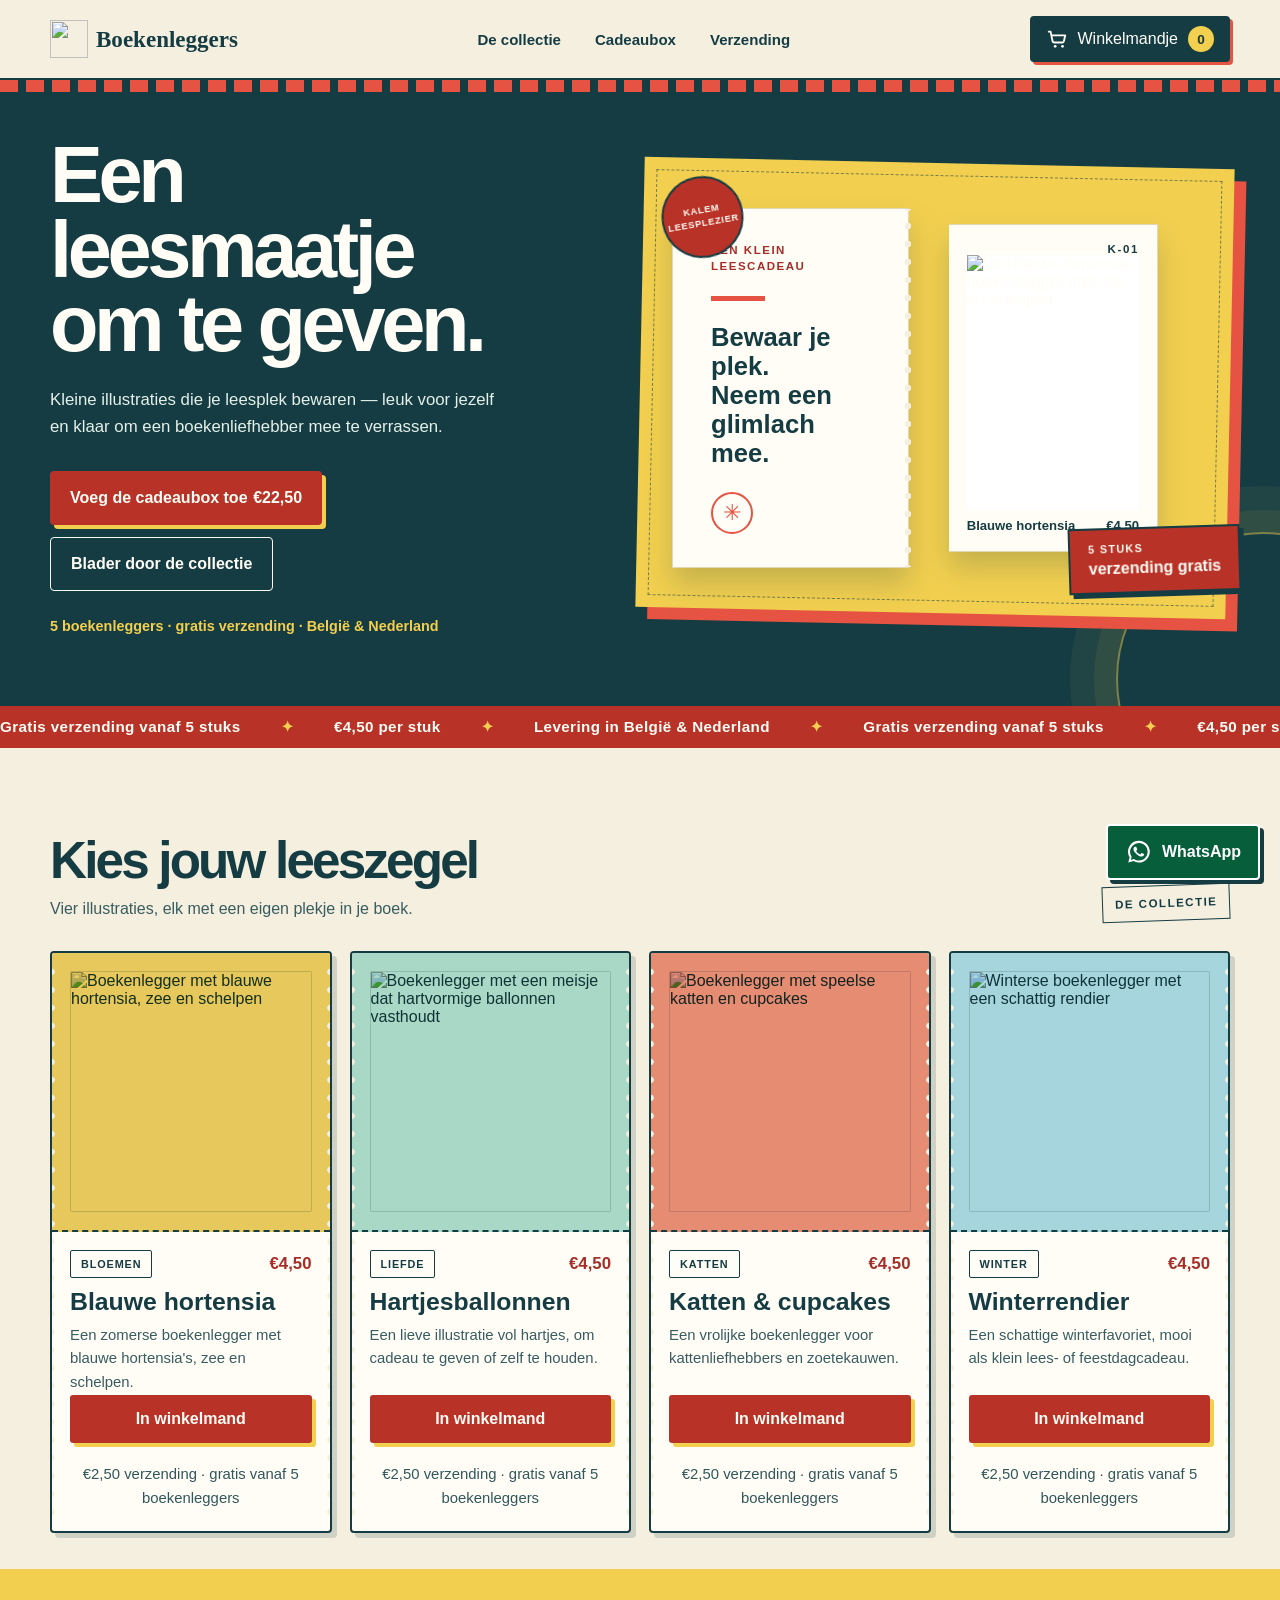
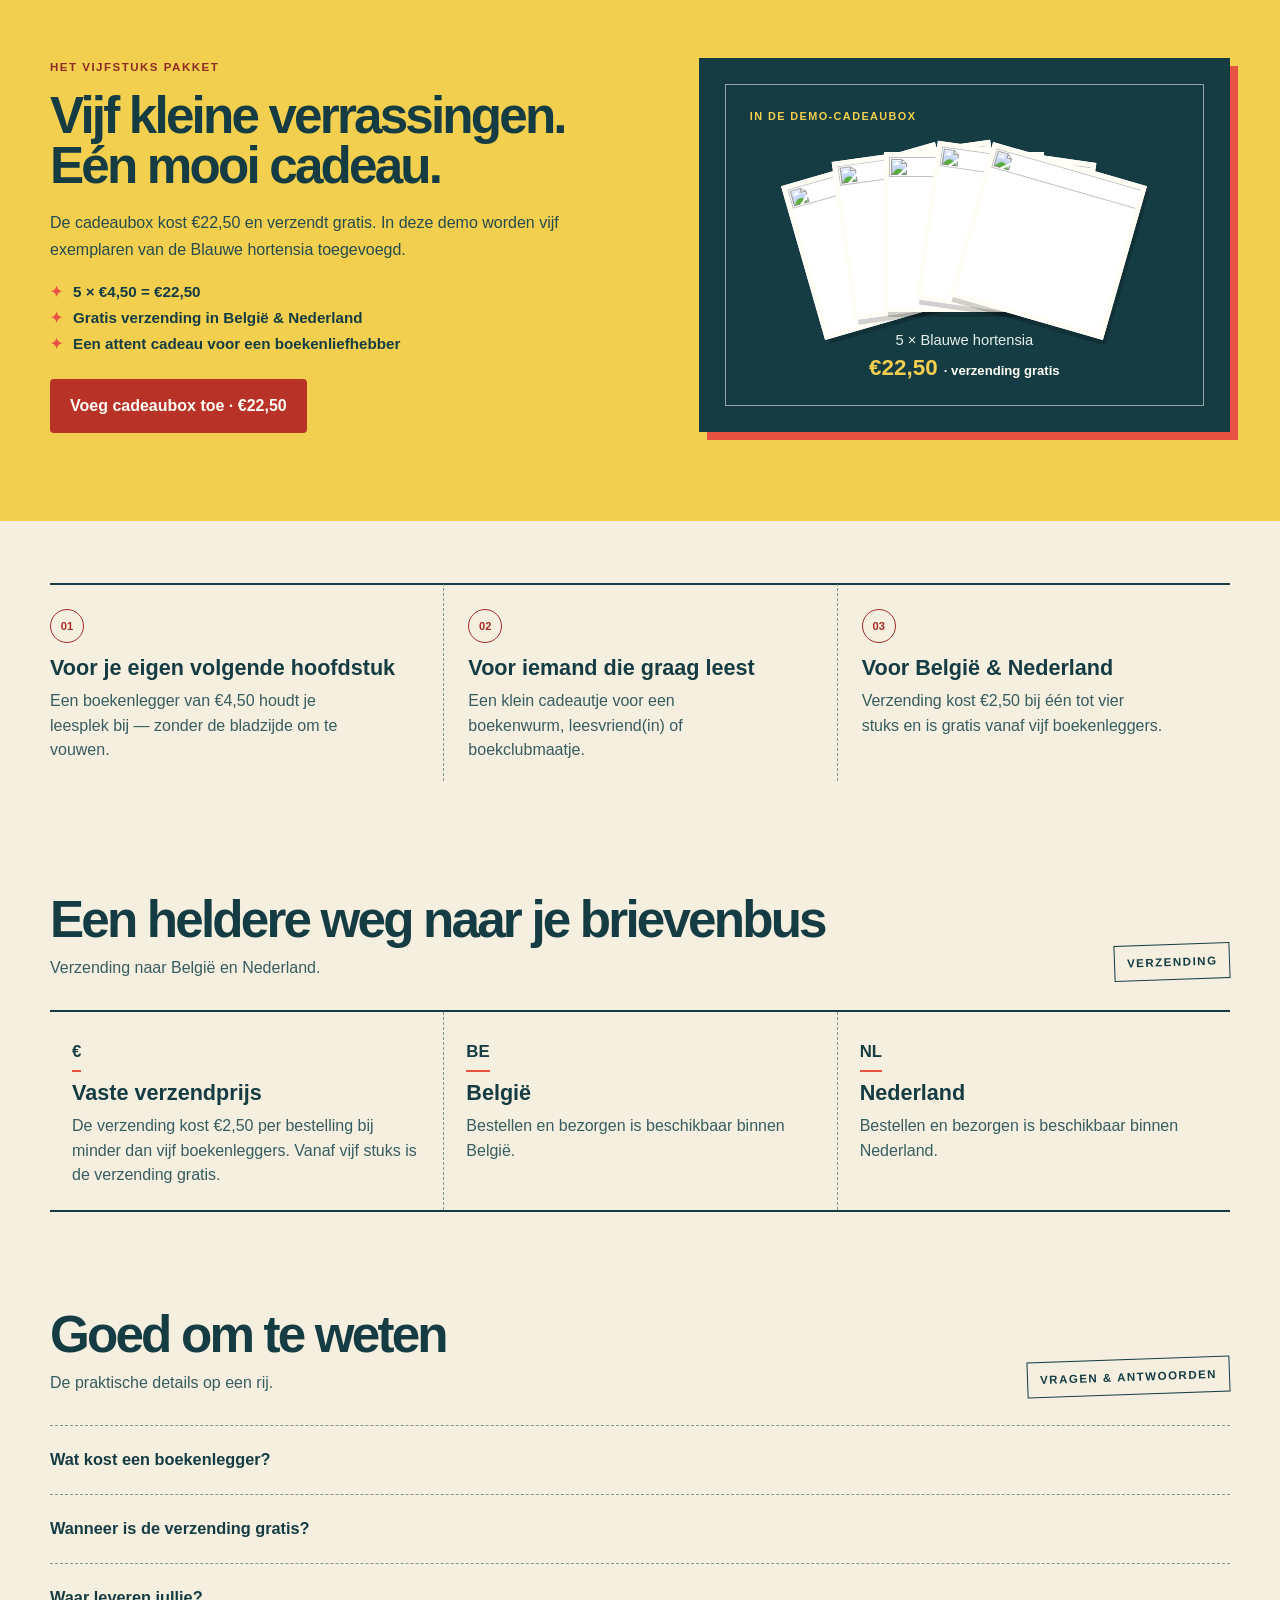
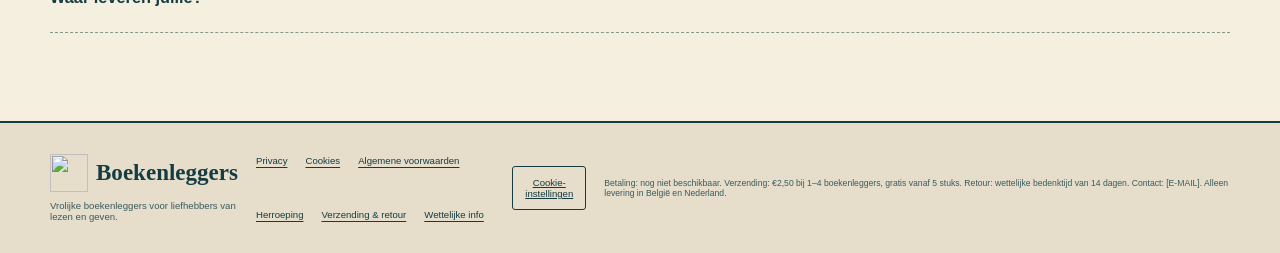
==== index.html @ 615ec166 "Redesign Boekenleggers storefront for V2 Co-authored-by: Copilot App <223556219+Copilot@users.norepl" ====
<!DOCTYPE html>
<!--
THESIS: A boekenlegger is a small collectible reading gift; this page refuses the generic product-card storefront.
OWN-WORLD: Teal album cloth, coral and marigold stamp ink, perforated paper edges, numbered tabs, and bold rounded lettering define every surface.
STORY: Visitors see real designs, learn the €4,50 single price and €22,50 five-piece demo box, then add the gift box to the demo cart.
FIRST VIEWPORT: A deep-teal cover holds the headline and coral gift-box action on the left; an album spread with a real bookmark photo fills the right.
FORM: The user-selected Leeszegelalbum direction stages an opened album spread before the stamped catalog and five-piece gift page.
-->
<html lang="nl-BE">
  <head>
    <meta charset="UTF-8" />
    <meta name="viewport" content="width=device-width, initial-scale=1.0" />
    <meta
      name="description"
      content="Kleurrijke boekenleggers voor €4,50 per stuk. Verzending voor €2,50 naar België en Nederland."
    />
    <link rel="canonical" href="https://semracol.github.io/boekenleggers/" />
    <meta property="og:type" content="website" />
    <meta property="og:title" content="Boekenleggers.be | Kleurrijke boekenleggers" />
    <meta property="og:description" content="Vrolijke boekenleggers voor €4,50. Gratis verzending vanaf vijf stuks in België en Nederland." />
    <meta property="og:url" content="https://semracol.github.io/boekenleggers/" />
    <link rel="icon" type="image/svg+xml" href="assets/favicon.svg" />
    <title>Boekenleggers.be | Kleurrijke boekenleggers</title>
    <link rel="preload" href="assets/fonts/inter-latin-ext.woff2" as="font" type="font/woff2" crossorigin />
    <link rel="preload" href="assets/fonts/baloo-2-latin-ext.woff2" as="font" type="font/woff2" crossorigin />
    <link rel="stylesheet" href="styles.css" />
  </head>
  <body>
    <header class="topbar">
      <div class="container nav-wrap">
        <a class="brand" href="#" aria-label="Boekenleggers — startpagina">
          <img src="assets/logo-mark.svg" alt="" width="44" height="44" />
          <span>Boekenleggers</span>
        </a>
        <nav class="main-nav" aria-label="Hoofdnavigatie">
          <a href="#collectie">De collectie</a>
          <a href="#gift-box">Cadeaubox</a>
          <a href="#shipping">Verzending</a>
        </nav>
        <button class="cart-pill" aria-haspopup="dialog" aria-controls="cartPanel" aria-expanded="false">
          <svg class="cart-icon" aria-hidden="true" viewBox="0 0 24 24" width="22" height="22">
            <path d="M3 4h2l2.1 10.2a2 2 0 0 0 2 1.6h8.5a2 2 0 0 0 1.9-1.4L21 8H6" fill="none" stroke="currentColor" stroke-linecap="round" stroke-linejoin="round" stroke-width="2" />
            <circle cx="10" cy="20" r="1.5" fill="currentColor" />
            <circle cx="18" cy="20" r="1.5" fill="currentColor" />
          </svg>
          <span>Winkelmandje</span>
          <span class="cart-count" id="cartCount" aria-live="polite" aria-atomic="true">0</span>
        </button>
      </div>
    </header>

    <main>
      <section class="hero container">
        <div class="hero-copy">
          <h1 id="heroTitle">Een leesmaatje om te geven.</h1>
          <p class="lead">
            Kleine illustraties die je leesplek bewaren — leuk voor jezelf en
            klaar om een boekenliefhebber mee te verrassen.
          </p>
          <div class="hero-actions">
            <button class="button primary gift-box-button" type="button" data-add-giftbox>
              Voeg de cadeaubox toe <span>€22,50</span>
            </button>
            <a class="button secondary" href="#collectie">Blader door de collectie</a>
          </div>
          <p class="hero-proof">5 boekenleggers · gratis verzending · België & Nederland</p>
        </div>

        <div class="hero-visual">
          <div class="product-scene">
            <div class="album-spread">
              <div class="album-page album-page-left">
                <span class="album-caption">EEN KLEIN LEESCADEAU</span>
                <span class="album-rule"></span>
                <p>Bewaar je plek.<br />Neem een glimlach mee.</p>
                <span class="album-seal" aria-hidden="true">✳</span>
              </div>
              <figure class="album-page album-page-right">
                <span class="page-number">K-01</span>
                <img
                  src="assets/products/blue-hydrangea-bookmark.jpg"
                  alt="De blauwe hortensia-boekenlegger met zee en schelpen"
                  width="2000"
                  height="2000"
                  fetchpriority="high"
                />
                <figcaption>Blauwe hortensia <span>€4,50</span></figcaption>
              </figure>
            </div>
            <div class="hero-shipping-badge">
              <span>5 stuks</span>
              <strong>verzending gratis</strong>
            </div>
            <span class="hero-stamp" aria-hidden="true">KALEM<br />LEESPLEZIER</span>
          </div>
        </div>
      </section>

      <section class="promo-strip">
        <div class="marquee-track" aria-label="Gratis verzending vanaf 5 stuks • €4,50 per stuk • Levering in België en Nederland" role="region">
          <div class="marquee-content" aria-hidden="true">
            <span>Gratis verzending vanaf 5 stuks</span><span>€4,50 per stuk</span><span>Levering in België & Nederland</span>
            <span>Gratis verzending vanaf 5 stuks</span><span>€4,50 per stuk</span><span>Levering in België & Nederland</span>
          </div>
        </div>
      </section>

      <section class="collection container" id="collectie">
        <div class="section-heading">
          <div>
            <h2>Kies jouw leeszegel</h2>
            <p>Vier illustraties, elk met een eigen plekje in je boek.</p>
          </div>
          <span class="section-mark" aria-hidden="true">DE COLLECTIE</span>
        </div>

        <div class="product-grid">
          <article class="product-card" data-name="Blauwe hortensia" data-price="4.50">
            <div class="product-art art-peach">
              <img class="product-image" src="assets/products/blue-hydrangea-bookmark.jpg" alt="Boekenlegger met blauwe hortensia, zee en schelpen" width="2000" height="2000" loading="lazy" />
            </div>
            <div class="product-info">
              <div class="meta-row">
                <span class="tag">Bloemen</span>
                <span class="price">€4,50</span>
              </div>
              <h3>Blauwe hortensia</h3>
              <p>Een zomerse boekenlegger met blauwe hortensia's, zee en schelpen.</p>
              <button class="card-button" data-add-product="hydrangea">In winkelmand</button>
              <p class="product-shipping-note">€2,50 verzending · gratis vanaf 5 boekenleggers</p>
            </div>
          </article>

          <article class="product-card" data-name="Hartjesballonnen" data-price="4.50">
            <div class="product-art art-mint">
              <img class="product-image" src="assets/products/heart-balloons-bookmark.jpg" alt="Boekenlegger met een meisje dat hartvormige ballonnen vasthoudt" width="2000" height="2000" loading="lazy" />
            </div>
            <div class="product-info">
              <div class="meta-row">
                <span class="tag">Liefde</span>
                <span class="price">€4,50</span>
              </div>
              <h3>Hartjesballonnen</h3>
              <p>Een lieve illustratie vol hartjes, om cadeau te geven of zelf te houden.</p>
              <button class="card-button" data-add-product="hearts">In winkelmand</button>
              <p class="product-shipping-note">€2,50 verzending · gratis vanaf 5 boekenleggers</p>
            </div>
          </article>

          <article class="product-card" data-name="Katten & cupcakes" data-price="4.50">
            <div class="product-art art-gold">
              <img class="product-image" src="assets/products/cat-reader-bookmark.jpg" alt="Boekenlegger met speelse katten en cupcakes" width="2000" height="2000" loading="lazy" />
            </div>
            <div class="product-info">
              <div class="meta-row">
                <span class="tag">Katten</span>
                <span class="price">€4,50</span>
              </div>
              <h3>Katten & cupcakes</h3>
              <p>Een vrolijke boekenlegger voor kattenliefhebbers en zoetekauwen.</p>
              <button class="card-button" data-add-product="cats">In winkelmand</button>
              <p class="product-shipping-note">€2,50 verzending · gratis vanaf 5 boekenleggers</p>
            </div>
          </article>

          <article class="product-card" data-name="Winterrendier" data-price="4.50">
            <div class="product-art art-lilac">
              <img class="product-image" src="assets/products/winter-reindeer-bookmark.jpg" alt="Winterse boekenlegger met een schattig rendier" width="2000" height="2000" loading="lazy" />
            </div>
            <div class="product-info">
              <div class="meta-row">
                <span class="tag">Winter</span>
                <span class="price">€4,50</span>
              </div>
              <h3>Winterrendier</h3>
              <p>Een schattige winterfavoriet, mooi als klein lees- of feestdagcadeau.</p>
              <button class="card-button" data-add-product="reindeer">In winkelmand</button>
              <p class="product-shipping-note">€2,50 verzending · gratis vanaf 5 boekenleggers</p>
            </div>
          </article>
        </div>
      </section>

      <section class="gift-banner" id="gift-box">
        <div class="container gift-layout">
          <div class="gift-copy">
            <span class="gift-edition">HET VIJFSTUKS PAKKET</span>
            <h2>Vijf kleine verrassingen. Eén mooi cadeau.</h2>
            <p>De cadeaubox kost €22,50 en verzendt gratis. In deze demo worden vijf exemplaren van de Blauwe hortensia toegevoegd.</p>
            <ul>
              <li>5 × €4,50 = €22,50</li>
              <li>Gratis verzending in België & Nederland</li>
              <li>Een attent cadeau voor een boekenliefhebber</li>
            </ul>
            <button class="button primary gift-box-button" data-add-giftbox>Voeg cadeaubox toe · €22,50</button>
          </div>
          <div class="gift-visual">
            <div class="gift-album" role="img" aria-label="De demo-cadeaubox toont vijf keer de Blauwe hortensia-boekenlegger">
              <span class="gift-page-label">IN DE DEMO-CADEAUBOX</span>
              <div class="gift-stack" aria-hidden="true">
                <img src="assets/products/blue-hydrangea-bookmark.jpg" alt="" width="2000" height="2000" loading="lazy" />
                <img src="assets/products/blue-hydrangea-bookmark.jpg" alt="" width="2000" height="2000" loading="lazy" />
                <img src="assets/products/blue-hydrangea-bookmark.jpg" alt="" width="2000" height="2000" loading="lazy" />
                <img src="assets/products/blue-hydrangea-bookmark.jpg" alt="" width="2000" height="2000" loading="lazy" />
                <img src="assets/products/blue-hydrangea-bookmark.jpg" alt="" width="2000" height="2000" loading="lazy" />
              </div>
              <p>5 × Blauwe hortensia</p>
              <strong>€22,50 <span>· verzending gratis</span></strong>
            </div>
          </div>
        </div>
      </section>

      <section class="info-grid container" id="about">
        <div class="album-note">
          <span class="note-stamp" aria-hidden="true">01</span>
          <h3>Voor je eigen volgende hoofdstuk</h3>
          <p>Een boekenlegger van €4,50 houdt je leesplek bij — zonder de bladzijde om te vouwen.</p>
        </div>
        <div class="album-note">
          <span class="note-stamp" aria-hidden="true">02</span>
          <h3>Voor iemand die graag leest</h3>
          <p>Een klein cadeautje voor een boekenwurm, leesvriend(in) of boekclubmaatje.</p>
        </div>
        <div class="album-note">
          <span class="note-stamp" aria-hidden="true">03</span>
          <h3>Voor België & Nederland</h3>
          <p>Verzending kost €2,50 bij één tot vier stuks en is gratis vanaf vijf boekenleggers.</p>
        </div>
      </section>

      <section class="reviews container" id="shipping">
        <div class="section-heading">
          <div>
            <h2>Een heldere weg naar je brievenbus</h2>
            <p>Verzending naar België en Nederland.</p>
          </div>
          <span class="section-mark" aria-hidden="true">VERZENDING</span>
        </div>

        <div class="review-grid">
          <div class="panel">
            <div class="icon">€</div>
            <h3>Vaste verzendprijs</h3>
            <p>De verzending kost €2,50 per bestelling bij minder dan vijf boekenleggers. Vanaf vijf stuks is de verzending gratis.</p>
          </div>
          <div class="panel">
            <div class="icon">BE</div>
            <h3>België</h3>
            <p>Bestellen en bezorgen is beschikbaar binnen België.</p>
          </div>
          <div class="panel">
            <div class="icon">NL</div>
            <h3>Nederland</h3>
            <p>Bestellen en bezorgen is beschikbaar binnen Nederland.</p>
          </div>
        </div>
      </section>

      <section class="reviews container" id="reviews" hidden aria-labelledby="reviewsTitle">
        <div class="section-heading">
          <h2 id="reviewsTitle">Klantbeoordelingen</h2>
        </div>
        <p>Echte klantbeoordelingen worden hier geplaatst zodra ze beschikbaar zijn.</p>
      </section>

      <section class="faq container" id="faq">
        <div class="section-heading">
          <div>
            <h2>Goed om te weten</h2>
            <p>De praktische details op een rij.</p>
          </div>
          <span class="section-mark" aria-hidden="true">VRAGEN & ANTWOORDEN</span>
        </div>
        <details>
          <summary>Wat kost een boekenlegger?</summary>
          <p>Elke boekenlegger kost €4,50, inclusief btw voor zover van toepassing.</p>
        </details>
        <details>
          <summary>Wanneer is de verzending gratis?</summary>
          <p>Bij een bestelling van vijf of meer boekenleggers is de standaardverzending gratis. Bij minder dan vijf stuks is de verzending €2,50 per bestelling.</p>
        </details>
        <details>
          <summary>Waar leveren jullie?</summary>
          <p>Momenteel leveren we alleen in België en Nederland.</p>
        </details>
      </section>
    </main>

    <a
      class="whatsapp-float"
      href="https://wa.me/32465758240?text=Hallo%2C%20ik%20heb%20een%20vraag%20over%20een%20boekenlegger."
      target="_blank"
      rel="noopener noreferrer"
      aria-label="Contacteer ons via WhatsApp op +32 465 75 82 40"
      title="Chat met ons via WhatsApp"
    >
      <svg viewBox="0 0 32 32" aria-hidden="true" focusable="false">
        <path d="M16 3.2A12.4 12.4 0 0 0 5.3 22l-1.6 6 6.1-1.6A12.4 12.4 0 1 0 16 3.2Zm0 22.5c-1.9 0-3.8-.5-5.4-1.5l-.4-.2-3.6 1 1-3.5-.2-.4A10 10 0 1 1 16 25.7Zm5.5-7.5c-.3-.2-1.8-.9-2.1-1-.3-.1-.5-.2-.7.2-.2.3-.8 1-.9 1.2-.2.2-.3.2-.6.1-.3-.2-1.3-.5-2.5-1.6-.9-.8-1.5-1.8-1.7-2.1-.2-.3 0-.5.1-.6l.5-.6.3-.5c.1-.2 0-.4 0-.6l-.9-2.2c-.2-.6-.5-.5-.7-.5h-.6c-.2 0-.6.1-.9.4-.3.3-1.1 1-1.1 2.5s1.1 2.9 1.3 3.1c.2.2 2.1 3.2 5.1 4.5.7.3 1.2.5 1.6.6.7.2 1.3.2 1.8.1.6-.1 1.8-.7 2.1-1.4.3-.7.3-1.3.2-1.4-.1-.1-.3-.2-.6-.4Z"/>
      </svg>
      <span>WhatsApp</span>
    </a>

    <footer class="site-footer">
      <div class="container footer-wrap">
        <div>
          <div class="brand footer-brand">
            <img src="assets/logo-mark.svg" alt="" width="44" height="44" />
            <span>Boekenleggers</span>
          </div>
          <p>Vrolijke boekenleggers voor liefhebbers van lezen en geven.</p>
        </div>
        <nav class="legal-links" aria-label="Juridische informatie">
          <a href="privacy.html">Privacy</a>
          <a href="cookies.html">Cookies</a>
          <a href="voorwaarden.html">Algemene voorwaarden</a>
          <a href="herroeping.html">Herroeping</a>
          <a href="verzending-retour.html">Verzending & retour</a>
          <a href="juridische-info.html">Wettelijke info</a>
        </nav>
        <button class="footer-cookie-link" type="button" data-open-cookie-settings>Cookie-instellingen</button>
        <p class="shipping-note">Betaling: nog niet beschikbaar. Verzending: €2,50 bij 1–4 boekenleggers, gratis vanaf 5 stuks. Retour: wettelijke bedenktijd van 14 dagen. Contact: [E-MAIL]. Alleen levering in België en Nederland.</p>
      </div>
    </footer>

    <div class="cart-backdrop" id="cartBackdrop" hidden></div>
    <aside class="cart-panel" id="cartPanel" aria-labelledby="cartTitle" aria-modal="true" role="dialog" hidden>
      <div class="cart-header">
        <h2 id="cartTitle">Je winkelmandje</h2>
        <button class="icon-button" type="button" data-close-cart aria-label="Winkelmandje sluiten">×</button>
      </div>
      <div class="cart-items" id="cartItems"></div>
      <div class="shipping-progress-wrap" id="shippingProgressWrap">
        <p id="shippingProgressText" aria-live="polite"></p>
        <div class="shipping-progress" role="progressbar" aria-label="Voortgang naar gratis verzending" aria-valuemin="0" aria-valuemax="5" aria-valuenow="0">
          <span id="shippingProgressBar"></span>
        </div>
      </div>
      <dl class="cart-totals">
        <div><dt>Aantal boekenleggers</dt><dd id="cartQuantity">0</dd></div>
        <div><dt>Subtotaal</dt><dd id="cartSubtotal">€0,00</dd></div>
        <div><dt>Verzending</dt><dd id="cartShipping">—</dd></div>
        <div class="cart-grand-total"><dt>Totaal</dt><dd id="cartTotal">€0,00</dd></div>
      </dl>
      <p class="vat-note">Totaal incl. btw</p>
      <label class="terms-check">
        <input type="checkbox" id="termsAccepted" />
        <span>Ik ga akkoord met de <a href="voorwaarden.html">algemene voorwaarden</a>.</span>
      </label>
      <button class="button primary cart-checkout" type="button" id="checkoutButton" disabled>Verder naar afrekenen</button>
      <p class="cart-demo-note">Demo: online betalen en bestellen is nog niet beschikbaar.</p>
    </aside>

    <section class="cookie-banner" id="cookieBanner" aria-labelledby="cookieTitle" hidden>
      <div class="cookie-copy">
        <h2 id="cookieTitle">Jouw privacykeuze</h2>
        <p>We gebruiken strikt noodzakelijke opslag voor je winkelmandje en cookievoorkeuren. Statistieken en marketing staan standaard uit. Je keuze kun je altijd aanpassen.</p>
        <a href="cookies.html">Lees ons cookiebeleid</a>
      </div>
      <div class="cookie-actions">
        <button class="cookie-choice" type="button" data-cookie-reject>Weigeren</button>
        <button class="cookie-choice" type="button" data-cookie-preferences>Voorkeuren</button>
        <button class="cookie-choice" type="button" data-cookie-accept>Accepteren</button>
      </div>
    </section>

    <dialog class="cookie-dialog" id="cookiePreferences" aria-labelledby="cookiePreferencesTitle">
      <form method="dialog" class="cookie-dialog-content">
        <div class="cookie-dialog-heading">
          <h2 id="cookiePreferencesTitle">Cookievoorkeuren</h2>
          <button class="icon-button" value="cancel" aria-label="Voorkeuren sluiten">×</button>
        </div>
        <p>Kies welke optionele categorieën je toestaat. Strikt noodzakelijke opslag blijft altijd actief.</p>
        <label class="cookie-category">
          <span><strong>Strikt noodzakelijk</strong><small>Winkelmandje en cookievoorkeuren</small></span>
          <input type="checkbox" checked disabled aria-label="Strikt noodzakelijk, altijd actief" />
        </label>
        <label class="cookie-category">
          <span><strong>Statistieken</strong><small>Geanonimiseerde bezoekstatistieken, indien later ingeschakeld</small></span>
          <input type="checkbox" id="statisticsConsent" />
        </label>
        <label class="cookie-category">
          <span><strong>Marketing</strong><small>Marketingtechnologie, indien later ingeschakeld</small></span>
          <input type="checkbox" id="marketingConsent" />
        </label>
        <div class="cookie-dialog-actions">
          <button class="cookie-choice" type="button" data-cookie-reject>Weigeren</button>
          <button class="cookie-choice" type="button" data-cookie-save>Voorkeuren opslaan</button>
        </div>
      </form>
    </dialog>

    <script src="script.js"></script>
    <script src="consent.js"></script>
  </body>
</html>
---- styles.css ----
@font-face {
  font-family: "Inter";
  src: url("assets/fonts/inter-latin-ext.woff2") format("woff2");
  font-style: normal;
  font-weight: 400 800;
  font-display: swap;
}

@font-face {
  font-family: "Baloo 2";
  src: url("assets/fonts/baloo-2-latin-ext.woff2") format("woff2");
  font-style: normal;
  font-weight: 400 800;
  font-display: swap;
}

:root {
  --bg: #fffaf4;
  --panel: #fffdf9;
  --cream: #fff1d7;
  --peach: #ffbb9a;
  --coral: #ff7a66;
  --sun: #ffd76a;
  --mint: #bfe9d4;
  --sky: #cfe8ff;
  --lavender: #e1d4ff;
  --ink: #1d2b3a;
  --muted: #5d6d7c;
  --line: #f4d9be;
  --shadow: rgba(89, 58, 41, 0.12);
}

* {
  box-sizing: border-box;
}

html {
  scroll-behavior: smooth;
}

body {
  margin: 0;
  font-family: "Inter", sans-serif;
  background: linear-gradient(180deg, #fffdf8 0%, #fff2df 100%);
  color: var(--ink);
}

a {
  color: inherit;
  text-decoration: none;
}

button {
  font: inherit;
}

.container {
  width: min(1180px, calc(100% - 32px));
  margin: 0 auto;
}

.topbar {
  position: sticky;
  top: 0;
  z-index: 10;
  background: rgba(255, 250, 244, 0.85);
  backdrop-filter: blur(10px);
  border-bottom: 1px solid rgba(236, 201, 173, 0.8);
}

.nav-wrap {
  display: flex;
  align-items: center;
  justify-content: space-between;
  min-height: 86px;
  gap: 16px;
}

.brand {
  display: inline-flex;
  align-items: center;
  gap: 12px;
  font-family: "Baloo 2", cursive;
  font-weight: 800;
  font-size: clamp(1.5rem, 2vw, 2.1rem);
  letter-spacing: 0.04em;
}

.brand-mark {
  display: inline-flex;
  align-items: center;
  justify-content: center;
  width: 40px;
  height: 40px;
  border-radius: 12px;
  background: linear-gradient(135deg, var(--coral), #ffb561);
  color: white;
  box-shadow: 0 10px 20px rgba(255, 122, 102, 0.2);
}

.main-nav {
  display: flex;
  align-items: center;
  gap: clamp(14px, 2vw, 30px);
  font-weight: 600;
  color: var(--muted);
}

.main-nav a {
  position: relative;
}

.main-nav a::after {
  content: "";
  position: absolute;
  left: 0;
  bottom: -8px;
  width: 100%;
  height: 2px;
  background: var(--coral);
  transform: scaleX(0);
  transform-origin: center;
  transition: transform 0.2s ease;
}

.main-nav a:hover::after,
.main-nav a:focus-visible::after {
  transform: scaleX(1);
}

.cart-pill {
  display: inline-flex;
  align-items: center;
  gap: 10px;
  border: 1px solid var(--line);
  background: #fff;
  color: var(--ink);
  border-radius: 999px;
  min-height: 44px;
  padding: 8px 14px;
  cursor: pointer;
  box-shadow: 0 8px 16px rgba(255, 164, 97, 0.08);
}

.cart-count {
  display: inline-flex;
  align-items: center;
  justify-content: center;
  width: 26px;
  height: 26px;
  border-radius: 50%;
  background: #a9362b;
  color: white;
  font-size: 0.85rem;
  font-weight: 700;
}

.hero {
  display: grid;
  grid-template-columns: 1.1fr 0.9fr;
  align-items: center;
  gap: 32px;
  padding: 52px 0 28px;
}

.eyebrow {
  margin: 0 0 12px;
  text-transform: uppercase;
  letter-spacing: 0.14em;
  font-size: 0.72rem;
  font-weight: 800;
  color: var(--coral);
}

.eyebrow.accent {
  color: #ef8d5a;
}

.hero-copy h1,
.section-heading h2,
.gift-copy h2 {
  margin: 0;
  font-family: "Baloo 2", cursive;
  line-height: 0.98;
  letter-spacing: -0.04em;
  color: var(--ink);
}

.hero-copy h1 {
  font-size: clamp(3rem, 5vw, 5rem);
  max-width: 560px;
}

.lead {
  margin: 18px 0 0;
  color: var(--muted);
  font-size: 1.08rem;
  line-height: 1.7;
  max-width: 560px;
}

.hero-actions {
  display: flex;
  flex-wrap: wrap;
  gap: 16px;
  margin-top: 28px;
}

.button {
  display: inline-flex;
  align-items: center;
  justify-content: center;
  border-radius: 999px;
  padding: 16px 26px;
  font-weight: 700;
  transition: transform 0.2s ease, box-shadow 0.2s ease;
}

.button:hover,
.card-button:hover {
  transform: translateY(-1px);
}

.button.primary,
.card-button {
  border: none;
  background: linear-gradient(135deg, #ff7a66 0%, #ffb76e 100%);
  color: white;
  box-shadow: 0 14px 25px rgba(255, 122, 102, 0.2);
}

.button.secondary {
  background: #fff0DB;
  color: var(--ink);
  border: 1px solid #f7d5af;
}

.mini-meta {
  display: flex;
  flex-wrap: wrap;
  gap: 12px;
  list-style: none;
  padding: 0;
  margin: 30px 0 0;
  color: var(--muted);
  font-size: 0.92rem;
  font-weight: 600;
}

.mini-meta li {
  background: rgba(255, 255, 255, 0.65);
  border: 1px solid var(--line);
  border-radius: 999px;
  padding: 10px 14px;
}

.hero-visual {
  display: flex;
  justify-content: center;
}

.product-scene {
  position: relative;
  display: inline-flex;
  min-height: 44px;
  align-items: center;
  width: min(520px, 100%);
  height: 480px;
  border-radius: 36px;
  background: linear-gradient(160deg, #ffe7c8 0%, #fff4e4 100%);
  border: 1px solid #f6d6b0;
  box-shadow: 0 30px 60px rgba(255, 163, 104, 0.14);
  overflow: hidden;
}

.bookmark {
  position: absolute;
  width: 120px;
  height: 280px;
  border-radius: 22px 22px 18px 18px;
  background: linear-gradient(180deg, #fffaf5 0%, #f9e8c9 100%);
  border: 2px solid #ddb88f;
  box-shadow: 0 22px 30px rgba(84, 63, 47, 0.13);
}

.bookmark::before {
  content: "";
  position: absolute;
  inset: 18px 14px 18px 14px;
  border-radius: 16px;
  background: linear-gradient(180deg, #fff8ef 0%, #fbefdf 100%);
  border: 1px solid rgba(0, 0, 0, 0.04);
}

.bookmark-one {
  left: 100px;
  top: 110px;
  transform: rotate(-8deg);
}

.bookmark-two {
  right: 110px;
  top: 130px;
  transform: rotate(10deg);
  background: linear-gradient(180deg, #eef6fb 0%, #dae8f9 100%);
  border-color: #b8cde7;
}

.gift-bag {
  position: absolute;
  right: 70px;
  bottom: 42px;
  width: 220px;
  height: 260px;
  background: linear-gradient(180deg, #f9d8b1 0%, #efb77d 100%);
  border-radius: 26px;
  border: 1px solid rgba(121, 80, 53, 0.16);
  box-shadow: 0 20px 30px rgba(159, 104, 55, 0.16);
}

.bag-top {
  position: absolute;
  left: 18px;
  right: 18px;
  top: 26px;
  height: 26px;
  border-radius: 16px 16px 10px 10px;
  background: rgba(255, 255, 255, 0.45);
}

.bag-ribbon {
  position: absolute;
  left: calc(50% - 10px);
  top: 0;
  width: 20px;
  height: 110px;
  border-radius: 999px;
  background: linear-gradient(180deg, #ff8b72 0%, #ffb76e 100%);
}

.badge {
  position: absolute;
  top: 28px;
  right: 36px;
  background: white;
  color: #8f3026;
  font-size: 0.72rem;
  font-weight: 800;
  letter-spacing: 0.12em;
  padding: 10px 14px;
  border-radius: 999px;
  text-transform: uppercase;
  box-shadow: 0 8px 18px rgba(255, 124, 88, 0.12);
}

.hero-shipping-badge {
  position: absolute;
  bottom: 18px;
  left: 18px;
  max-width: calc(100% - 36px);
  padding: 12px 16px;
  border-radius: 999px;
  background: var(--ink);
  color: white;
  font-size: 0.86rem;
  font-weight: 700;
  box-shadow: 0 8px 20px rgba(29, 43, 58, 0.18);
}

.promo-strip {
  overflow: hidden;
  background: #ffe6c3;
  border-top: 1px solid rgba(210, 171, 119, 0.5);
  border-bottom: 1px solid rgba(210, 171, 119, 0.5);
}

.marquee-track {
  overflow: hidden;
  padding: 15px 0;
}

.marquee-content {
  display: flex;
  width: max-content;
  align-items: center;
  gap: 40px;
  animation: marquee-scroll 28s linear infinite;
}

.marquee-content span {
  color: var(--ink);
  font-weight: 800;
  white-space: nowrap;
}

.marquee-content span::after {
  content: "✦";
  color: #bd4e3d;
  margin-left: 40px;
}

@keyframes marquee-scroll {
  to {
    transform: translateX(-50%);
  }
}

.collection,
.reviews {
  padding: 72px 0 28px;
}

.section-heading {
  margin-bottom: 28px;
}

.section-heading h2,
.gift-copy h2 {
  font-size: clamp(2.1rem, 3.2vw, 3.5rem);
}

.product-grid {
  display: grid;
  grid-template-columns: repeat(4, minmax(0, 1fr));
  gap: 22px;
}

.product-card {
  background: rgba(255, 255, 255, 0.75);
  border: 1px solid var(--line);
  border-radius: 28px;
  overflow: hidden;
  box-shadow: 0 16px 36px rgba(185, 130, 80, 0.08);
}

.product-art {
  position: relative;
  height: 220px;
  display: flex;
  align-items: center;
  justify-content: center;
  padding: 10px;
}

.product-image {
  width: 100%;
  height: 100%;
  object-fit: contain;
  border-radius: 18px;
}

.art-peach {
  background: linear-gradient(135deg, #ffd2c8 0%, #fff0c8 100%);
}

.art-mint {
  background: linear-gradient(135deg, #d7f6e6 0%, #cbe9ff 100%);
}

.art-gold {
  background: linear-gradient(135deg, #f9e7b5 0%, #ffd9c1 100%);
}

.art-lilac {
  background: linear-gradient(135deg, #e5d9ff 0%, #dff0ff 100%);
}

.product-info {
  padding: 20px 18px 18px;
}

.meta-row {
  display: flex;
  justify-content: space-between;
  align-items: center;
  gap: 10px;
  margin-bottom: 8px;
}

.tag {
  display: inline-flex;
  align-items: center;
  justify-content: center;
  min-height: 30px;
  border-radius: 999px;
  background: #fff4de;
  color: #7a5b38;
  font-size: 0.72rem;
  font-weight: 800;
  letter-spacing: 0.08em;
  text-transform: uppercase;
  padding: 0 10px;
}

.price {
  font-weight: 800;
  color: var(--ink);
}

.product-info h3 {
  margin: 0 0 8px;
  font-size: 1.5rem;
}

.product-info p {
  margin: 0;
  color: var(--muted);
  line-height: 1.6;
}

.card-button {
  margin-top: 18px;
  width: 100%;
  min-height: 48px;
  border: none;
  border-radius: 14px;
  padding: 12px 16px;
  font-weight: 700;
  cursor: pointer;
}

.product-shipping-note {
  margin: 10px 0 0 !important;
  color: #455566 !important;
  font-size: 0.8rem;
  text-align: center;
}

.gift-banner {
  padding: 28px 0 10px;
}

.gift-layout {
  display: grid;
  grid-template-columns: 1.03fr 0.97fr;
  align-items: center;
  gap: 28px;
  padding: 44px 38px;
  background: linear-gradient(135deg, #fffcf8 0%, #fff5ea 100%);
  border: 1px solid var(--line);
  border-radius: 36px;
  box-shadow: 0 16px 32px rgba(181, 120, 72, 0.1);
}

.gift-copy p {
  color: var(--muted);
  line-height: 1.7;
}

.gift-copy ul {
  list-style: none;
  padding: 0;
  margin: 18px 0 26px;
  display: grid;
  gap: 10px;
  color: var(--ink);
  font-weight: 600;
}

.gift-copy li::before {
  content: "✦";
  color: var(--coral);
  margin-right: 10px;
}

.gift-visual {
  display: flex;
  justify-content: center;
  align-items: center;
  min-height: 320px;
}

.box {
  position: relative;
  width: 290px;
  height: 250px;
}

.box-lid {
  position: absolute;
  left: 18px;
  right: 18px;
  top: 0;
  height: 42px;
  border-radius: 16px 16px 12px 12px;
  background: linear-gradient(180deg, #f9d5a4 0%, #f0b77c 100%);
  border: 1px solid rgba(123, 66, 35, 0.15);
}

.box-body {
  position: absolute;
  left: 36px;
  right: 36px;
  top: 34px;
  bottom: 0;
  border-radius: 20px 20px 26px 26px;
  background: linear-gradient(180deg, #fff8ef 0%, #f2d5ad 100%);
  border: 1px solid rgba(123, 66, 35, 0.12);
  box-shadow: 0 25px 30px rgba(118, 76, 44, 0.12);
}

.box-ribbon {
  position: absolute;
  left: calc(50% - 16px);
  top: 24px;
  width: 30px;
  height: 170px;
  border-radius: 999px;
  background: linear-gradient(180deg, #ff7a66 0%, #ffbf70 100%);
}

.info-grid {
  display: grid;
  grid-template-columns: repeat(3, minmax(0, 1fr));
  gap: 22px;
  padding-top: 52px;
  padding-bottom: 18px;
}

.panel {
  background: rgba(255, 255, 255, 0.7);
  border: 1px solid var(--line);
  border-radius: 26px;
  padding: 26px 24px;
  box-shadow: 0 12px 30px rgba(167, 127, 91, 0.08);
}

.icon {
  display: inline-flex;
  align-items: center;
  justify-content: center;
  width: 42px;
  height: 42px;
  border-radius: 12px;
  background: linear-gradient(135deg, #fff0d1 0%, #ffe4c1 100%);
  color: #87371f;
  font-size: 1.4rem;
  margin-bottom: 10px;
}

.panel h3 {
  margin: 0 0 8px;
  font-size: 1.3rem;
}

.panel p {
  margin: 0;
  color: var(--muted);
  line-height: 1.7;
}

.review-grid {
  display: grid;
  grid-template-columns: repeat(3, minmax(0, 1fr));
  gap: 20px;
}

blockquote {
  margin: 0;
  background: rgba(255, 255, 255, 0.72);
  border: 1px solid var(--line);
  border-radius: 24px;
  padding: 24px 22px;
  color: var(--ink);
  font-size: 1.04rem;
  line-height: 1.7;
  box-shadow: 0 12px 30px rgba(167, 127, 91, 0.06);
}

blockquote footer {
  margin-top: 12px;
  font-weight: 700;
  color: var(--muted);
}

.site-footer {
  border-top: 1px solid rgba(230, 188, 152, 0.6);
  background: rgba(255, 250, 243, 0.98);
  margin-top: 48px;
  font-size: 60%;
}

.footer-wrap {
  display: flex;
  justify-content: space-between;
  align-items: center;
  gap: 18px;
  min-height: 130px;
}

.footer-brand {
  margin-bottom: 8px;
  font-size: clamp(0.9rem, 1.2vw, 1.26rem);
}

.site-footer p {
  margin: 0;
  color: var(--muted);
}

.footer-links {
  display: flex;
  flex-wrap: wrap;
  gap: 18px;
  font-weight: 600;
  color: var(--muted);
}

.legal-links {
  display: flex;
  flex-wrap: wrap;
  gap: 10px 18px;
}

.legal-links a {
  min-height: 44px;
  display: inline-flex;
  align-items: center;
  color: #344456;
  text-decoration: underline;
  text-underline-offset: 3px;
}

.shipping-note {
  flex-basis: 100%;
  font-size: 0.54rem;
}

.cart-backdrop {
  position: fixed;
  inset: 0;
  z-index: 19;
  background: rgba(23, 31, 41, 0.46);
}

.cart-panel {
  position: fixed;
  z-index: 20;
  inset: 0 0 0 auto;
  display: flex;
  width: min(100%, 460px);
  flex-direction: column;
  overflow-y: auto;
  padding: 24px;
  background: #fffdf9;
  box-shadow: -18px 0 48px rgba(29, 43, 58, 0.2);
}

.cart-panel[hidden],
.cart-backdrop[hidden] {
  display: none;
}

.cart-header {
  display: flex;
  align-items: center;
  justify-content: space-between;
  gap: 16px;
  border-bottom: 1px solid var(--line);
  padding-bottom: 16px;
}

.cart-header h2 {
  margin: 0;
  font-family: "Baloo 2", cursive;
  font-size: 1.9rem;
}

.icon-button,
.quantity-control button,
.remove-item {
  min-width: 44px;
  min-height: 44px;
  border: 1px solid var(--line);
  border-radius: 12px;
  background: white;
  color: var(--ink);
  cursor: pointer;
}

.icon-button {
  font-size: 1.8rem;
}

.cart-items {
  display: grid;
  gap: 14px;
  padding: 18px 0;
}

.cart-item {
  display: grid;
  grid-template-columns: 64px minmax(0, 1fr) auto;
  gap: 12px;
  align-items: center;
}

.cart-item img {
  width: 64px;
  height: 80px;
  border-radius: 10px;
  object-fit: cover;
}

.cart-item h3,
.cart-item p {
  margin: 0;
}

.cart-item p {
  margin-top: 4px;
  color: var(--muted);
  font-size: 0.9rem;
}

.quantity-control {
  display: inline-flex;
  align-items: center;
  gap: 10px;
  margin-top: 8px;
}

.quantity-control button {
  min-width: 44px;
  min-height: 44px;
  font-size: 1.2rem;
}

.remove-item {
  padding: 0 10px;
  font-size: 0.8rem;
}

.cart-empty {
  padding: 18px 0;
  color: var(--muted);
}

.shipping-progress-wrap {
  padding: 16px;
  border-radius: 18px;
  background: #fff2dd;
}

.shipping-progress-wrap p {
  margin: 0 0 10px;
  font-weight: 700;
}

.shipping-progress {
  height: 10px;
  overflow: hidden;
  border-radius: 999px;
  background: #f1d5b1;
}

.shipping-progress span {
  display: block;
  width: 0;
  height: 100%;
  border-radius: inherit;
  background: linear-gradient(90deg, var(--coral), #eaa543);
  transition: width 220ms ease;
}

.cart-totals {
  display: grid;
  gap: 10px;
  margin: 18px 0 0;
}

.cart-totals div {
  display: flex;
  justify-content: space-between;
  gap: 16px;
}

.cart-totals dd {
  margin: 0;
  font-weight: 700;
}

.cart-grand-total {
  border-top: 1px solid var(--line);
  padding-top: 12px;
  font-size: 1.15rem;
}

.vat-note {
  margin: 8px 0 16px;
  color: var(--muted);
  text-align: right;
  font-size: 0.85rem;
}

.terms-check {
  display: flex;
  align-items: flex-start;
  gap: 10px;
  line-height: 1.5;
}

.terms-check input {
  width: 20px;
  height: 20px;
  flex: 0 0 auto;
  accent-color: #a53c2c;
}

.terms-check a {
  color: #8f3026;
  text-decoration: underline;
}

.cart-checkout {
  width: 100%;
  min-height: 48px;
  margin-top: 16px;
  cursor: pointer;
}

.cart-checkout:disabled {
  cursor: not-allowed;
  filter: grayscale(0.65);
  opacity: 0.7;
}

.cart-demo-note {
  color: var(--muted);
  text-align: center;
  font-size: 0.85rem;
}

.cart-open {
  overflow: hidden;
}

.whatsapp-float {
  position: fixed;
  right: 20px;
  bottom: 20px;
  z-index: 15;
  display: inline-flex;
  min-width: 56px;
  min-height: 56px;
  align-items: center;
  justify-content: center;
  gap: 9px;
  padding: 10px 17px;
  border: 2px solid #fff;
  border-radius: 999px;
  background: #075e3b;
  box-shadow: 0 8px 24px rgba(7, 94, 59, 0.3);
  color: #fff;
  font-weight: 800;
  text-decoration: none;
  transition: transform 180ms ease, box-shadow 180ms ease;
}

.whatsapp-float:hover {
  transform: translateY(-3px);
  box-shadow: 0 12px 28px rgba(7, 94, 59, 0.38);
}

.whatsapp-float:focus-visible {
  outline: 3px solid var(--ink);
  outline-offset: 3px;
}

.whatsapp-float svg {
  width: 28px;
  height: 28px;
  flex: 0 0 auto;
  fill: currentColor;
}

.footer-cookie-link {
  min-height: 44px;
  padding: 8px 12px;
  border: 1px solid var(--line);
  border-radius: 12px;
  background: white;
  color: #334457;
  text-decoration: underline;
  cursor: pointer;
}

.cookie-banner {
  position: fixed;
  z-index: 30;
  inset: auto 16px 16px;
  display: grid;
  grid-template-columns: minmax(0, 1fr) auto;
  align-items: center;
  gap: 24px;
  max-width: 1120px;
  margin: 0 auto;
  padding: 22px 24px;
  border: 1px solid #dfc5a9;
  border-radius: 22px;
  background: #fffdf9;
  box-shadow: 0 16px 50px rgba(29, 43, 58, 0.2);
}

.cookie-banner[hidden] {
  display: none;
}

.cookie-copy h2,
.cookie-copy p {
  margin: 0;
}

.cookie-copy h2 {
  font-family: "Baloo 2", cursive;
  font-size: 1.45rem;
}

.cookie-copy p {
  margin: 4px 0 8px;
  color: #455566;
  line-height: 1.5;
}

.cookie-copy a {
  color: #8f3026;
  text-decoration: underline;
  font-weight: 700;
}

.cookie-actions,
.cookie-dialog-actions {
  display: flex;
  flex-wrap: wrap;
  gap: 10px;
}

.cookie-choice {
  min-width: 110px;
  min-height: 48px;
  padding: 10px 16px;
  border: 2px solid #8f3026;
  border-radius: 12px;
  background: #fff;
  color: #75251e;
  font-weight: 800;
  cursor: pointer;
}

.cookie-choice:hover,
.cookie-choice:focus-visible {
  background: #fff1d7;
}

.cookie-dialog {
  width: min(560px, calc(100% - 28px));
  padding: 0;
  border: 1px solid var(--line);
  border-radius: 22px;
  background: #fffdf9;
  color: var(--ink);
  box-shadow: 0 22px 70px rgba(29, 43, 58, 0.3);
}

.cookie-dialog::backdrop {
  background: rgba(23, 31, 41, 0.52);
}

.cookie-dialog-content {
  padding: 24px;
}

.cookie-dialog-heading {
  display: flex;
  align-items: center;
  justify-content: space-between;
  gap: 12px;
}

.cookie-dialog-heading h2 {
  margin: 0;
  font-family: "Baloo 2", cursive;
}

.cookie-category {
  display: flex;
  min-height: 68px;
  align-items: center;
  justify-content: space-between;
  gap: 18px;
  padding: 12px 0;
  border-top: 1px solid var(--line);
}

.cookie-category span {
  display: grid;
  gap: 4px;
}

.cookie-category small {
  color: #455566;
}

.cookie-category input {
  width: 22px;
  height: 22px;
  accent-color: #8f3026;
}

.cookie-dialog-actions {
  justify-content: flex-end;
  margin-top: 18px;
}

.brand img {
  display: block;
  flex: 0 0 auto;
}

.topbar {
  transition: background-color 180ms ease, box-shadow 180ms ease;
}

.nav-wrap {
  transition: min-height 180ms ease;
}

.topbar.is-compact {
  background: rgba(255, 250, 244, 0.96);
  box-shadow: 0 8px 24px rgba(29, 43, 58, 0.08);
}

.topbar.is-compact .nav-wrap {
  min-height: 66px;
}

.eyebrow {
  color: #8f3026;
}

.eyebrow.accent {
  color: #81401f;
}

.button.primary,
.card-button {
  background: linear-gradient(135deg, #a9362b 0%, #8f3e0d 100%);
  box-shadow: 0 14px 25px rgba(128, 48, 31, 0.2);
}

.hero-title-words {
  display: block;
}

.hero-title-word {
  display: inline-block;
  animation: word-appear 520ms cubic-bezier(0.2, 0.8, 0.2, 1) both;
  animation-delay: var(--word-delay);
}

@keyframes word-appear {
  from {
    opacity: 0;
    transform: translateY(0.35em) rotate(2deg);
  }
  to {
    opacity: 1;
    transform: translateY(0) rotate(0);
  }
}

.sr-only {
  position: absolute;
  width: 1px;
  height: 1px;
  overflow: hidden;
  clip: rect(0, 0, 0, 0);
  white-space: nowrap;
  clip-path: inset(50%);
}

.bookmark-one {
  animation: bookmark-float 4.5s ease-in-out infinite;
  margin-left: var(--parallax-x, 0);
  margin-top: var(--parallax-y, 0);
  will-change: transform;
}

.bookmark-two {
  animation: bookmark-float-alt 5.2s ease-in-out infinite;
  margin-left: calc(var(--parallax-x, 0px) * -0.7);
  margin-top: calc(var(--parallax-y, 0px) * -0.7);
  will-change: transform;
}

@keyframes bookmark-float {
  50% {
    transform: translate3d(2px, -10px, 0) rotate(-5deg);
  }
}

@keyframes bookmark-float-alt {
  50% {
    transform: translate3d(-3px, -8px, 0) rotate(7deg);
  }
}

.gift-bag {
  transform: translate3d(calc(var(--parallax-x, 0px) * -0.5), calc(var(--parallax-y, 0px) * -0.5), 0);
  transition: transform 300ms ease;
}

.marquee-content {
  animation: marquee-scroll 28s linear infinite;
}

@keyframes marquee-scroll {
  to {
    transform: translateX(-50%);
  }
}

.product-card {
  transform: perspective(900px) rotateX(var(--tilt-x, 0deg)) rotateY(var(--tilt-y, 0deg));
  transform-style: preserve-3d;
  transition: transform 180ms ease, box-shadow 180ms ease;
}

.product-card:hover {
  box-shadow: 0 22px 44px rgba(185, 130, 80, 0.17);
}

.product-image {
  transition: transform 260ms ease;
}

.product-card:hover .product-image {
  transform: scale(1.05);
}

.heart-burst {
  position: absolute;
  z-index: 2;
  left: calc(15% + var(--burst-index) * 13%);
  top: 50%;
  pointer-events: none;
  color: #8f3026;
  font-size: 1.2rem;
  animation: heart-pop 800ms ease-out forwards;
}

@keyframes heart-pop {
  0% {
    opacity: 1;
    transform: translateY(0) scale(0.4) rotate(0);
  }
  100% {
    opacity: 0;
    transform: translateY(-45px) scale(1.5) rotate(22deg);
  }
}

.cart-icon.is-bouncing {
  animation: cart-bounce 500ms ease;
}

@keyframes cart-bounce {
  35% {
    transform: translateY(-5px) rotate(-8deg);
  }
  70% {
    transform: translateY(2px) rotate(5deg);
  }
}

.js .reveal {
  opacity: 0;
  transform: translateY(24px);
  transition: opacity 600ms ease, transform 600ms cubic-bezier(0.2, 0.8, 0.2, 1);
  transition-delay: var(--reveal-delay, 0ms);
}

.js .reveal.is-visible {
  opacity: 1;
  transform: translateY(0);
}

.faq {
  padding: 56px 0 24px;
}

.faq details {
  margin: 12px 0;
  padding: 18px 20px;
  border: 1px solid var(--line);
  border-radius: 18px;
  background: rgba(255, 255, 255, 0.78);
}

.faq summary {
  display: flex;
  min-height: 44px;
  align-items: center;
  cursor: pointer;
  font-weight: 800;
}

.faq details p {
  margin-bottom: 0;
  color: var(--muted);
  line-height: 1.65;
}

.faq details[open] summary {
  color: #8f3026;
}

@media (max-width: 980px) {
  .hero,
  .gift-layout,
  .product-grid,
  .info-grid,
  .review-grid {
    grid-template-columns: 1fr 1fr;
  }

  .hero {
    grid-template-columns: 1fr;
  }

  .product-grid,
  .review-grid {
    grid-template-columns: repeat(2, minmax(0, 1fr));
  }

  .main-nav {
    order: 3;
    display: flex;
    width: 100%;
    overflow-x: auto;
    padding: 4px 0 8px;
    gap: 22px;
    white-space: nowrap;
  }

  .nav-wrap {
    flex-wrap: wrap;
    padding-top: 8px;
  }
}

@media (max-width: 680px) {
  .product-grid,
  .info-grid,
  .review-grid,
  .gift-layout {
    grid-template-columns: 1fr;
  }

  .product-scene {
    height: 360px;
  }

  .cart-pill > span:first-of-type {
    display: none;
  }

  .cart-pill {
    padding-right: 8px;
    padding-left: 8px;
  }

  .hero-shipping-badge {
    left: 12px;
    bottom: 12px;
    font-size: 0.75rem;
  }

  .hero-copy h1 {
    font-size: clamp(2.8rem, 12vw, 4rem);
  }

  .gift-layout {
    padding: 28px 20px;
  }

  .hero-copy h1 {
    max-width: 100%;
  }

  .button {
    width: 100%;
  }

  .hero-actions {
    flex-direction: column;
  }

  .footer-wrap {
    align-items: flex-start;
    flex-direction: column;
    justify-content: center;
    padding: 20px 0;
  }

  .cookie-banner {
    inset: auto 10px 10px;
    grid-template-columns: 1fr;
    padding: 18px;
  }

  .whatsapp-float {
    right: 14px;
    bottom: 14px;
    width: 56px;
    min-width: 56px;
    padding: 10px;
  }

  .whatsapp-float span {
    position: absolute;
    width: 1px;
    height: 1px;
    overflow: hidden;
    clip-path: inset(50%);
    white-space: nowrap;
  }

  .cookie-actions,
  .cookie-dialog-actions {
    display: grid;
    grid-template-columns: 1fr;
  }

  .cookie-choice {
    width: 100%;
  }
}

@media (prefers-reduced-motion: reduce) {
  *,
  *::before,
  *::after {
    scroll-behavior: auto !important;
    animation-duration: 0.01ms !important;
    animation-iteration-count: 1 !important;
    transition-duration: 0.01ms !important;
  }

  .js .reveal {
    opacity: 1;
    transform: none;
  }
}

/* Leeszegelalbum visual system */
:root {
  --bg: #f5efdf;
  --panel: #fffdf5;
  --cream: #fffdf5;
  --peach: #ffc5a6;
  --coral: #e65342;
  --sun: #f2cf4e;
  --mint: #a9d9c6;
  --sky: #a9dce2;
  --lavender: #c9b6e8;
  --ink: #153c43;
  --muted: #385c60;
  --line: #a4b7a7;
  --shadow: rgba(11, 48, 53, 0.18);
}

body {
  background: var(--bg);
  color: var(--ink);
  font-family: "Inter", sans-serif;
}

.container {
  width: min(1180px, calc(100% - 48px));
}

.topbar {
  background: var(--bg);
  border-bottom: 2px solid var(--ink);
  backdrop-filter: none;
}

.nav-wrap {
  min-height: 78px;
}

.topbar.is-compact {
  background: var(--bg);
  box-shadow: 0 6px 0 rgba(21, 60, 67, 0.1);
}

.brand {
  gap: 8px;
  color: var(--ink);
  font-size: clamp(1.25rem, 1.8vw, 1.7rem);
  letter-spacing: 0;
}

.brand img {
  width: 38px;
  height: 38px;
}

.main-nav {
  gap: 8px;
  color: var(--ink);
  font-size: 0.94rem;
}

.main-nav a {
  display: inline-flex;
  min-height: 44px;
  align-items: center;
  padding: 0 12px;
  border: 1px solid transparent;
  border-radius: 3px;
}

.main-nav a::after {
  display: none;
}

.main-nav a:hover,
.main-nav a:focus-visible {
  border-color: var(--ink);
  background: var(--sun);
  outline-color: var(--ink);
}

.cart-pill {
  border: 2px solid var(--ink);
  border-radius: 4px;
  background: var(--ink);
  color: #fffdf5;
  box-shadow: 3px 3px 0 var(--coral);
}

.cart-count {
  background: var(--sun);
  color: var(--ink);
}

.hero {
  position: relative;
  width: 100%;
  max-width: none;
  min-height: 570px;
  grid-template-columns: minmax(0, 0.88fr) minmax(0, 1.12fr);
  gap: clamp(28px, 5vw, 72px);
  padding: 58px max(24px, calc((100vw - 1180px) / 2)) 68px;
  overflow: hidden;
  background: var(--ink);
  color: #fffdf5;
}

.hero::before,
.hero::after {
  position: absolute;
  z-index: 0;
  content: "";
  pointer-events: none;
}

.hero::before {
  inset: 0 0 auto;
  height: 12px;
  background: repeating-linear-gradient(90deg, var(--coral) 0 18px, transparent 18px 26px);
}

.hero::after {
  width: 290px;
  height: 290px;
  right: -130px;
  bottom: -120px;
  border: 2px solid rgba(242, 207, 78, 0.48);
  border-radius: 50%;
  box-shadow: 0 0 0 22px rgba(242, 207, 78, 0.07), 0 0 0 46px rgba(242, 207, 78, 0.05);
}

.hero-copy,
.hero-visual {
  position: relative;
  z-index: 1;
}

.hero-copy {
  align-self: center;
  max-width: 560px;
}

.hero-copy h1 {
  max-width: 590px;
  color: #fffdf5;
  font-family: "Baloo 2", sans-serif;
  font-size: clamp(3.5rem, 6.2vw, 6rem);
  font-weight: 800;
  letter-spacing: -0.055em;
  line-height: 0.94;
  text-wrap: balance;
}

.lead {
  max-width: 48ch;
  margin-top: 24px;
  color: #e4f0e9;
  font-size: 1.05rem;
  line-height: 1.65;
}

.hero-actions {
  align-items: stretch;
  gap: 12px;
  margin-top: 30px;
}

.button {
  min-height: 54px;
  border-radius: 4px;
  padding: 14px 20px;
  font-weight: 800;
  line-height: 1.35;
  text-align: center;
  text-decoration: none;
}

.button.primary,
.card-button {
  background: #b93228;
  color: #fffdf5;
  box-shadow: 4px 4px 0 var(--sun);
}

.button.primary:hover,
.card-button:hover {
  background: #92271f;
}

.button.secondary {
  border: 1px solid #fffdf5;
  background: transparent;
  color: #fffdf5;
}

.button.secondary:hover {
  background: #fffdf5;
  color: var(--ink);
}

.hero-proof {
  margin: 24px 0 0;
  color: #f2cf4e;
  font-size: 0.9rem;
  font-weight: 700;
  line-height: 1.6;
}

.hero-actions .button.primary span {
  margin-left: 0.35em;
  white-space: nowrap;
}

.hero-visual {
  justify-content: stretch;
  align-items: center;
}

.product-scene {
  width: min(100%, 590px);
  height: auto;
  min-height: 450px;
  margin-left: auto;
  align-items: center;
  justify-content: center;
  overflow: visible;
  border: 0;
  border-radius: 0;
  background: var(--sun);
  box-shadow: 12px 12px 0 var(--coral);
  transform: rotate(1.2deg);
}

.product-scene::before {
  position: absolute;
  inset: 12px;
  border: 1px dashed rgba(21, 60, 67, 0.55);
  content: "";
  pointer-events: none;
}

.album-spread {
  position: relative;
  display: grid;
  width: calc(100% - 64px);
  min-height: 360px;
  grid-template-columns: 0.9fr 1.1fr;
  transform: rotate(-1.2deg);
  filter: drop-shadow(0 16px 14px rgba(21, 60, 67, 0.2));
}

.album-page {
  position: relative;
  min-width: 0;
  background: #fffdf5;
}

.album-page-left {
  display: flex;
  flex-direction: column;
  justify-content: center;
  padding: 32px clamp(18px, 3vw, 38px);
  border: 1px solid #e3d7b8;
}

.album-page-left::after {
  position: absolute;
  top: 0;
  right: -5px;
  bottom: 0;
  width: 10px;
  background: radial-gradient(circle, var(--bg) 3px, transparent 3.5px) center / 10px 18px repeat-y;
  content: "";
}

.album-caption,
.gift-edition,
.gift-page-label,
.section-mark {
  color: #a62e28;
  font-size: 0.72rem;
  font-weight: 800;
  letter-spacing: 0.13em;
  line-height: 1.4;
  text-transform: uppercase;
}

.album-rule {
  width: 54px;
  height: 5px;
  margin: 22px 0;
  background: var(--coral);
}

.album-page-left p {
  margin: 0;
  color: var(--ink);
  font-family: "Baloo 2", sans-serif;
  font-size: clamp(1.4rem, 2vw, 2.2rem);
  font-weight: 800;
  line-height: 1.13;
}

.album-seal {
  display: grid;
  width: 42px;
  height: 42px;
  margin-top: 24px;
  place-items: center;
  border: 2px solid var(--coral);
  border-radius: 50%;
  color: var(--coral);
  font-size: 1.4rem;
}

.album-page-right {
  display: flex;
  flex-direction: column;
  padding: 18px;
  border: 1px solid #e3d7b8;
  border-left: 0;
}

.page-number {
  align-self: flex-end;
  color: var(--ink);
  font-size: 0.72rem;
  font-weight: 800;
  letter-spacing: 0.14em;
}

.album-page-right img {
  width: 100%;
  min-height: 0;
  flex: 1;
  object-fit: contain;
  background: #fff;
}

.album-page-right figcaption {
  display: flex;
  justify-content: space-between;
  gap: 8px;
  padding-top: 8px;
  color: var(--ink);
  font-size: 0.82rem;
  font-weight: 700;
}

.hero-shipping-badge {
  position: absolute;
  right: -14px;
  bottom: 25px;
  left: auto;
  display: grid;
  gap: 2px;
  max-width: none;
  padding: 13px 18px;
  border: 2px solid var(--ink);
  border-radius: 0;
  background: #b93228;
  box-shadow: 4px 4px 0 var(--ink);
  color: #fffdf5;
  font-size: 0.75rem;
  line-height: 1.25;
  transform: rotate(-3deg);
}

.hero-shipping-badge span {
  font-size: 0.68rem;
  letter-spacing: 0.12em;
  text-transform: uppercase;
}

.hero-shipping-badge strong {
  font-size: 1rem;
}

.hero-stamp {
  position: absolute;
  top: 18px;
  left: 18px;
  display: grid;
  width: 82px;
  height: 82px;
  align-content: center;
  border: 2px solid var(--ink);
  border-radius: 50%;
  background: #b93228;
  color: #fffdf5;
  font-size: 0.58rem;
  font-weight: 800;
  letter-spacing: 0.08em;
  line-height: 1.4;
  text-align: center;
  transform: rotate(-11deg);
}

.promo-strip {
  border: 0;
  background: #b93228;
}

.marquee-track {
  padding: 12px 0;
}

.marquee-content span {
  color: #fffdf5;
  font-size: 0.95rem;
  letter-spacing: 0.025em;
}

.marquee-content span::after {
  color: var(--sun);
}

.collection,
.reviews {
  padding-top: 88px;
  padding-bottom: 36px;
}

.section-heading {
  display: flex;
  align-items: end;
  justify-content: space-between;
  gap: 24px;
  margin-bottom: 30px;
}

.section-heading h2,
.gift-copy h2 {
  margin: 0;
  color: var(--ink);
  font-family: "Baloo 2", sans-serif;
  font-size: clamp(2.3rem, 4vw, 4rem);
  font-weight: 800;
  letter-spacing: -0.055em;
  line-height: 0.99;
  text-wrap: balance;
}

.section-heading p {
  margin: 10px 0 0;
  color: var(--muted);
  font-size: 1rem;
  line-height: 1.5;
}

.section-mark {
  flex: none;
  padding: 9px 12px;
  border: 1px solid var(--ink);
  color: var(--ink);
  transform: rotate(-2deg);
}

.product-grid {
  gap: 18px;
}

.product-card {
  position: relative;
  display: flex;
  flex-direction: column;
  overflow: hidden;
  border: 2px solid var(--ink);
  border-radius: 4px;
  background: #fffdf5;
  box-shadow: 5px 5px 0 rgba(21, 60, 67, 0.16);
  transform: none;
  transition: transform 180ms ease, box-shadow 180ms ease;
}

.product-card::before,
.product-card::after {
  position: absolute;
  z-index: 2;
  top: 12px;
  bottom: 12px;
  width: 9px;
  background: radial-gradient(circle, var(--bg) 3px, transparent 3.5px) center / 9px 18px repeat-y;
  content: "";
  pointer-events: none;
}

.product-card::before {
  left: -5px;
}

.product-card::after {
  right: -5px;
}

.product-card:hover {
  box-shadow: 8px 9px 0 rgba(21, 60, 67, 0.18);
  transform: translateY(-4px) rotate(-0.5deg);
}

.product-art {
  width: 100%;
  min-width: 0;
  height: auto;
  aspect-ratio: 1.05;
  padding: 18px;
  border-bottom: 2px dashed var(--ink);
}

.product-art .product-image {
  min-width: 0;
  max-width: 100%;
}

.product-image {
  border: 1px solid rgba(21, 60, 67, 0.18);
  border-radius: 2px;
  background: #fff;
  mix-blend-mode: multiply;
  object-fit: contain;
  transition: transform 260ms ease;
}

.product-card:hover .product-image {
  transform: scale(1.04);
}

.art-peach {
  background: #e6c85c;
}

.art-mint {
  background: var(--mint);
}

.art-gold {
  background: #e58c73;
}

.art-lilac {
  background: #a6d5dd;
}

.product-info {
  display: flex;
  flex: 1;
  flex-direction: column;
  padding: 18px 18px 20px;
}

.tag {
  min-height: 28px;
  border: 1px solid var(--ink);
  border-radius: 2px;
  background: transparent;
  color: var(--ink);
  font-size: 0.68rem;
}

.price {
  color: #a62e28;
  font-size: 1.05rem;
}

.product-info h3 {
  margin: 2px 0 8px;
  color: var(--ink);
  font-family: "Baloo 2", sans-serif;
  font-size: 1.55rem;
  font-weight: 800;
  line-height: 1.1;
}

.product-info p {
  color: var(--muted);
  font-size: 0.93rem;
}

.card-button {
  position: relative;
  min-height: 48px;
  margin-top: auto;
  border-radius: 3px;
  padding-top: 12px;
}

.product-shipping-note {
  padding-top: 10px;
  color: #31575b !important;
  font-size: 0.77rem;
}

.gift-banner {
  padding: 68px 0;
  background: var(--sun);
}

.gift-layout {
  grid-template-columns: minmax(0, 1fr) minmax(350px, 0.95fr);
  gap: clamp(32px, 7vw, 90px);
  padding: 20px 0;
  border: 0;
  border-radius: 0;
  background: transparent;
  box-shadow: none;
}

.gift-edition {
  display: inline-block;
  margin-bottom: 16px;
  color: #8d2c24;
}

.gift-copy h2 {
  max-width: 590px;
}

.gift-copy p {
  max-width: 58ch;
  margin: 18px 0 0;
  color: #254b4f;
  font-size: 1rem;
  line-height: 1.65;
}

.gift-copy ul {
  gap: 8px;
  margin: 20px 0 26px;
  color: var(--ink);
  font-size: 0.95rem;
}

.gift-copy li::before {
  color: var(--coral);
}

.gift-copy .button {
  max-width: 360px;
}

.gift-visual {
  min-height: 360px;
  padding: 24px;
  overflow: hidden;
  border: 2px solid var(--ink);
  background: var(--ink);
  box-shadow: 8px 8px 0 var(--coral);
}

.gift-album {
  position: relative;
  display: flex;
  width: 100%;
  min-width: 0;
  height: 100%;
  min-height: 310px;
  flex-direction: column;
  justify-content: center;
  padding: 24px;
  border: 1px solid rgba(255, 253, 245, 0.55);
  color: #fffdf5;
}

.gift-page-label {
  align-self: start;
  color: var(--sun);
  font-size: 0.68rem;
}

.gift-stack {
  position: relative;
  display: flex;
  width: 100%;
  min-height: 180px;
  align-items: center;
  justify-content: center;
  margin: 18px 0 10px;
}

.gift-stack img {
  position: absolute;
  width: min(27vw, 160px);
  height: auto;
  aspect-ratio: 1;
  border: 5px solid #fffdf5;
  background: #fff;
  object-fit: cover;
  box-shadow: 4px 5px 0 rgba(0, 0, 0, 0.18);
}

.gift-stack img:nth-child(1) {
  transform: translate(-84px, 9px) rotate(-16deg);
}

.gift-stack img:nth-child(2) {
  transform: translate(-42px, -2px) rotate(-8deg);
}

.gift-stack img:nth-child(3) {
  transform: translate(0, 0) rotate(0);
}

.gift-stack img:nth-child(4) {
  transform: translate(42px, -1px) rotate(8deg);
}

.gift-stack img:nth-child(5) {
  transform: translate(84px, 9px) rotate(16deg);
}

.gift-album > p {
  margin: 0;
  color: #e4f0e9;
  font-size: 0.92rem;
  text-align: center;
}

.gift-album > strong {
  margin-top: 7px;
  color: var(--sun);
  font-size: 1.4rem;
  text-align: center;
}

.gift-album > strong span {
  color: #fffdf5;
  font-size: 0.82rem;
}

.info-grid {
  gap: 0;
  padding-top: 62px;
  padding-bottom: 26px;
}

.album-note {
  position: relative;
  min-height: 190px;
  padding: 24px 24px 18px 0;
  border-top: 2px solid var(--ink);
}

.album-note + .album-note {
  padding-left: 24px;
  border-left: 1px dashed #839a8b;
}

.note-stamp {
  display: inline-grid;
  width: 34px;
  height: 34px;
  margin-bottom: 13px;
  place-items: center;
  border: 1px solid #a62e28;
  border-radius: 50%;
  color: #a62e28;
  font-size: 0.7rem;
  font-weight: 800;
}

.album-note h3 {
  margin: 0 0 8px;
  font-family: "Baloo 2", sans-serif;
  font-size: 1.35rem;
  line-height: 1.15;
}

.album-note p {
  max-width: 34ch;
  margin: 0;
  color: var(--muted);
  line-height: 1.55;
}

.review-grid {
  gap: 0;
  border-top: 2px solid var(--ink);
  border-bottom: 2px solid var(--ink);
}

.review-grid .panel {
  padding: 22px;
  border: 0;
  border-radius: 0;
  background: transparent;
  box-shadow: none;
}

.review-grid .panel + .panel {
  border-left: 1px dashed #839a8b;
}

.review-grid .icon {
  width: auto;
  height: 38px;
  margin: 0 0 8px;
  border: 0;
  border-bottom: 2px solid var(--coral);
  border-radius: 0;
  background: transparent;
  color: var(--ink);
  font-size: 1.05rem;
  font-weight: 800;
}

.review-grid .panel h3 {
  font-family: "Baloo 2", sans-serif;
  font-size: 1.35rem;
}

.review-grid .panel p {
  color: var(--muted);
  line-height: 1.55;
}

.faq {
  padding-top: 62px;
  padding-bottom: 40px;
}

.faq details {
  margin: 0;
  padding: 10px 0;
  border: 0;
  border-top: 1px dashed #839a8b;
  border-radius: 0;
  background: transparent;
}

.faq details:last-of-type {
  border-bottom: 1px dashed #839a8b;
}

.faq summary {
  min-height: 48px;
  color: var(--ink);
  font-size: 1.02rem;
}

.faq details[open] summary {
  color: var(--coral);
}

.faq details p {
  max-width: 70ch;
  color: var(--muted);
}

.site-footer {
  border-top: 2px solid var(--ink);
  background: #e6ddca;
}

.site-footer .legal-links a {
  color: var(--ink);
}

.footer-cookie-link {
  border-radius: 3px;
  border-color: var(--ink);
  background: transparent;
  color: var(--ink);
}

.cart-panel {
  border-left: 3px solid var(--ink);
  background: #fffdf5;
}

.cart-header h2,
.cookie-copy h2,
.cookie-dialog-heading h2 {
  color: var(--ink);
  font-family: "Baloo 2", sans-serif;
}

.shipping-progress-wrap {
  border: 1px dashed var(--ink);
  border-radius: 3px;
  background: #f2cf4e;
}

.shipping-progress {
  border-radius: 0;
  background: rgba(21, 60, 67, 0.2);
}

.shipping-progress span {
  border-radius: 0;
  background: var(--coral);
}

.cookie-banner,
.cookie-dialog {
  border: 2px solid var(--ink);
  border-radius: 4px;
  background: #fffdf5;
  color: var(--ink);
}

.cookie-copy p,
.cookie-category small {
  color: var(--muted);
}

.cookie-copy a,
.terms-check a {
  color: #a62e28;
}

.cookie-choice {
  border: 2px solid var(--ink);
  border-radius: 3px;
  background: #fffdf5;
  color: var(--ink);
}

.cookie-choice:hover,
.cookie-choice:focus-visible {
  background: var(--sun);
}

.cookie-dialog::backdrop {
  background: rgba(8, 37, 41, 0.7);
}

.whatsapp-float {
  border-radius: 4px;
  box-shadow: 4px 4px 0 var(--ink);
}

.whatsapp-float:focus-visible,
button:focus-visible,
a:focus-visible,
summary:focus-visible {
  outline: 3px solid #a62e28;
  outline-offset: 3px;
}

.hero button:focus-visible,
.hero a:focus-visible {
  outline-color: var(--sun);
}

.faq,
.collection,
.reviews,
.info-grid,
.gift-layout {
  scroll-margin-top: 92px;
}

@media (max-width: 980px) {
  .hero {
    min-height: 0;
    grid-template-columns: 1fr;
    gap: 36px;
    padding-top: 54px;
    padding-bottom: 54px;
  }

  .hero-copy {
    max-width: 680px;
  }

  .hero-visual {
    justify-content: flex-start;
  }

  .product-scene {
    width: min(100%, 660px);
    margin: 0;
  }

  .gift-layout {
    grid-template-columns: 1fr 0.95fr;
  }
}

@media (max-width: 680px) {
  .container {
    width: min(100% - 32px, 1180px);
  }

  .nav-wrap {
    min-height: 70px;
  }

  .brand img {
    width: 34px;
    height: 34px;
  }

  .main-nav {
    order: 3;
    gap: 4px;
    padding: 2px 0 8px;
  }

  .main-nav a {
    min-height: 42px;
    padding-inline: 9px;
    font-size: 0.85rem;
  }

  .hero {
    gap: 28px;
    padding: 42px 18px 48px;
  }

  .hero-copy h1 {
    max-width: none;
    font-size: clamp(2.8rem, 10vw, 3.5rem);
  }

  .lead {
    margin-top: 18px;
    font-size: 1rem;
  }

  .hero-actions {
    align-items: stretch;
    margin-top: 22px;
  }

  .hero-actions .button {
    width: 100%;
  }

  .hero-proof {
    font-size: 0.82rem;
  }

  .product-scene {
    min-height: 335px;
    box-shadow: 7px 7px 0 var(--coral);
  }

  .album-spread {
    width: calc(100% - 36px);
    min-height: 270px;
    grid-template-columns: 0.84fr 1.16fr;
  }

  .album-page-left {
    padding: 18px 12px;
  }

  .album-caption {
    font-size: 0.58rem;
  }

  .album-rule {
    width: 34px;
    height: 4px;
    margin: 14px 0;
  }

  .album-page-left p {
    font-size: clamp(1.05rem, 5vw, 1.5rem);
  }

  .album-seal {
    width: 32px;
    height: 32px;
    margin-top: 16px;
    font-size: 1.1rem;
  }

  .album-page-right {
    padding: 10px;
  }

  .album-page-right figcaption {
    font-size: 0.68rem;
  }

  .hero-shipping-badge {
    right: -4px;
    bottom: 13px;
    padding: 9px 11px;
  }

  .hero-shipping-badge strong {
    font-size: 0.84rem;
  }

  .hero-stamp {
    top: 7px;
    left: 7px;
    width: 62px;
    height: 62px;
    font-size: 0.48rem;
  }

  .collection,
  .reviews {
    padding-top: 64px;
  }

  .section-heading {
    align-items: flex-start;
    flex-direction: column;
    gap: 14px;
    margin-bottom: 22px;
  }

  .section-heading h2,
  .gift-copy h2 {
    font-size: clamp(2.3rem, 10vw, 3.2rem);
  }

  .product-grid {
    grid-template-columns: repeat(2, minmax(0, 1fr));
    gap: 12px;
  }

  .product-art {
    padding: 10px;
  }

  .product-info {
    padding: 14px 12px 16px;
  }

  .product-info h3 {
    font-size: 1.22rem;
  }

  .product-info p {
    font-size: 0.82rem;
  }

  .meta-row {
    align-items: flex-start;
    flex-wrap: wrap;
  }

  .tag {
    font-size: 0.58rem;
    padding-inline: 7px;
  }

  .card-button {
    min-height: 48px;
    padding-inline: 8px;
    font-size: 0.82rem;
  }

  .product-shipping-note {
    font-size: 0.7rem;
  }

  .gift-banner {
    padding: 52px 0;
  }

  .gift-layout {
    grid-template-columns: 1fr;
    gap: 32px;
  }

  .gift-copy .button {
    max-width: none;
  }

  .gift-visual {
    min-height: 320px;
    padding: 16px;
  }

  .gift-album {
    min-height: 285px;
    padding: 18px;
  }

  .gift-stack img {
    width: min(25vw, 128px);
  }

  .info-grid {
    grid-template-columns: 1fr;
    padding-top: 44px;
  }

  .album-note {
    min-height: 0;
    padding: 18px 0;
  }

  .album-note + .album-note {
    padding-left: 0;
    border-left: 0;
  }

  .review-grid {
    grid-template-columns: 1fr;
  }

  .review-grid .panel {
    padding: 18px 4px;
  }

  .review-grid .panel + .panel {
    border-top: 1px dashed #839a8b;
    border-left: 0;
  }

  .faq {
    padding-top: 48px;
  }

  .footer-wrap {
    gap: 16px;
  }
}

@media (prefers-reduced-motion: reduce) {
  .product-scene,
  .album-spread,
  .product-card,
  .gift-visual {
    transform: none;
  }
}
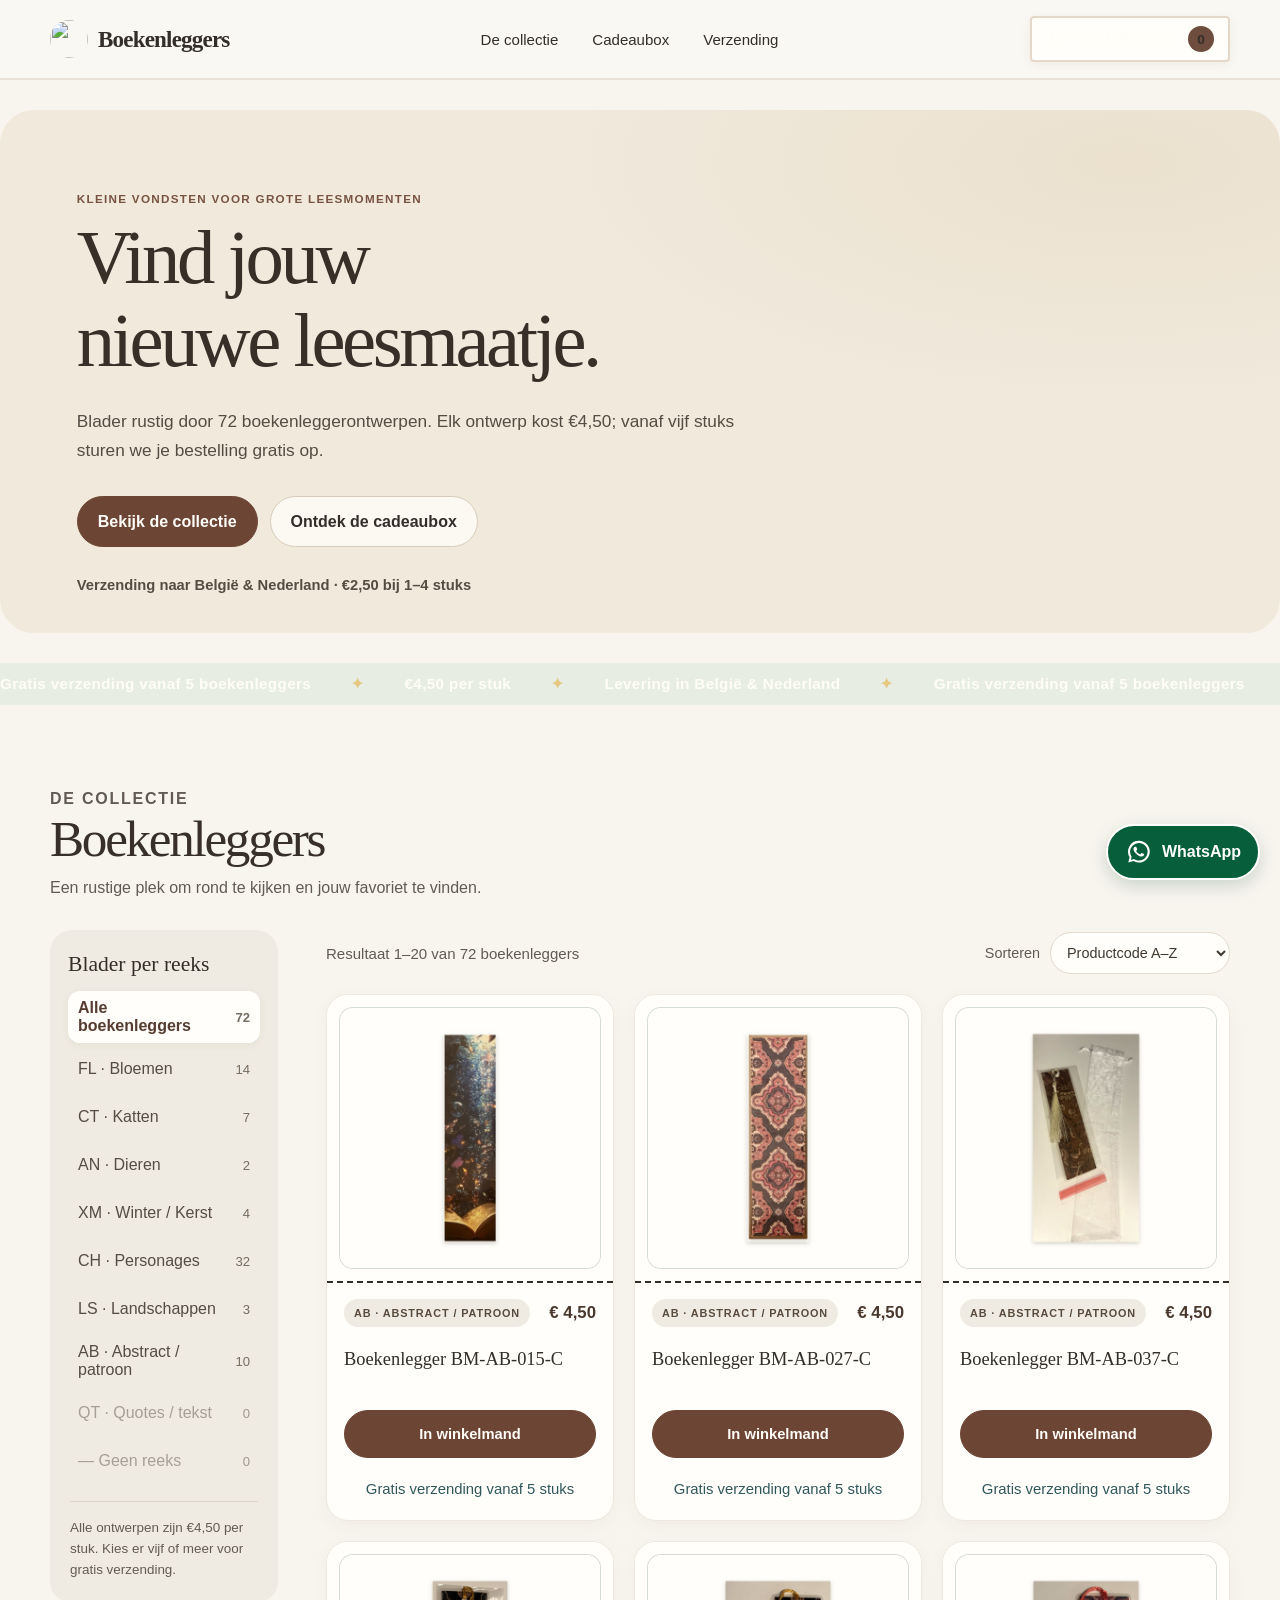
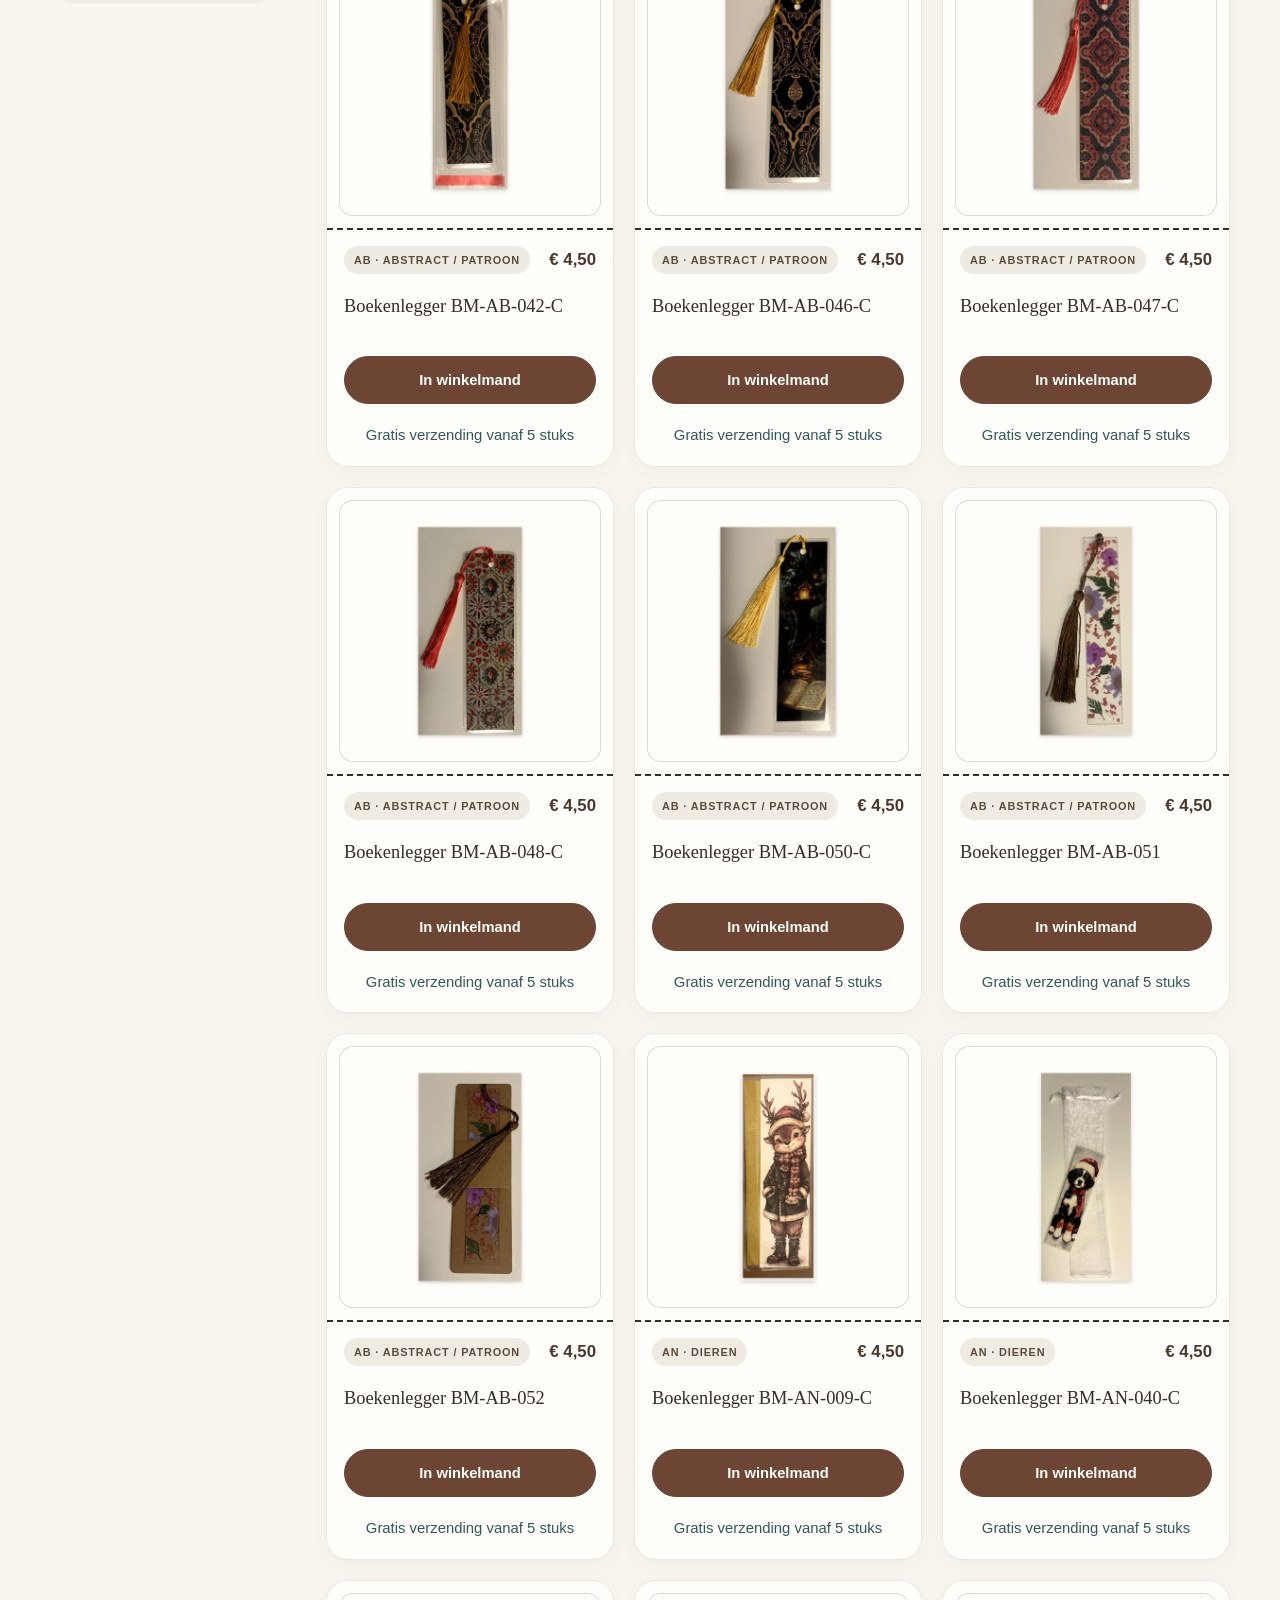
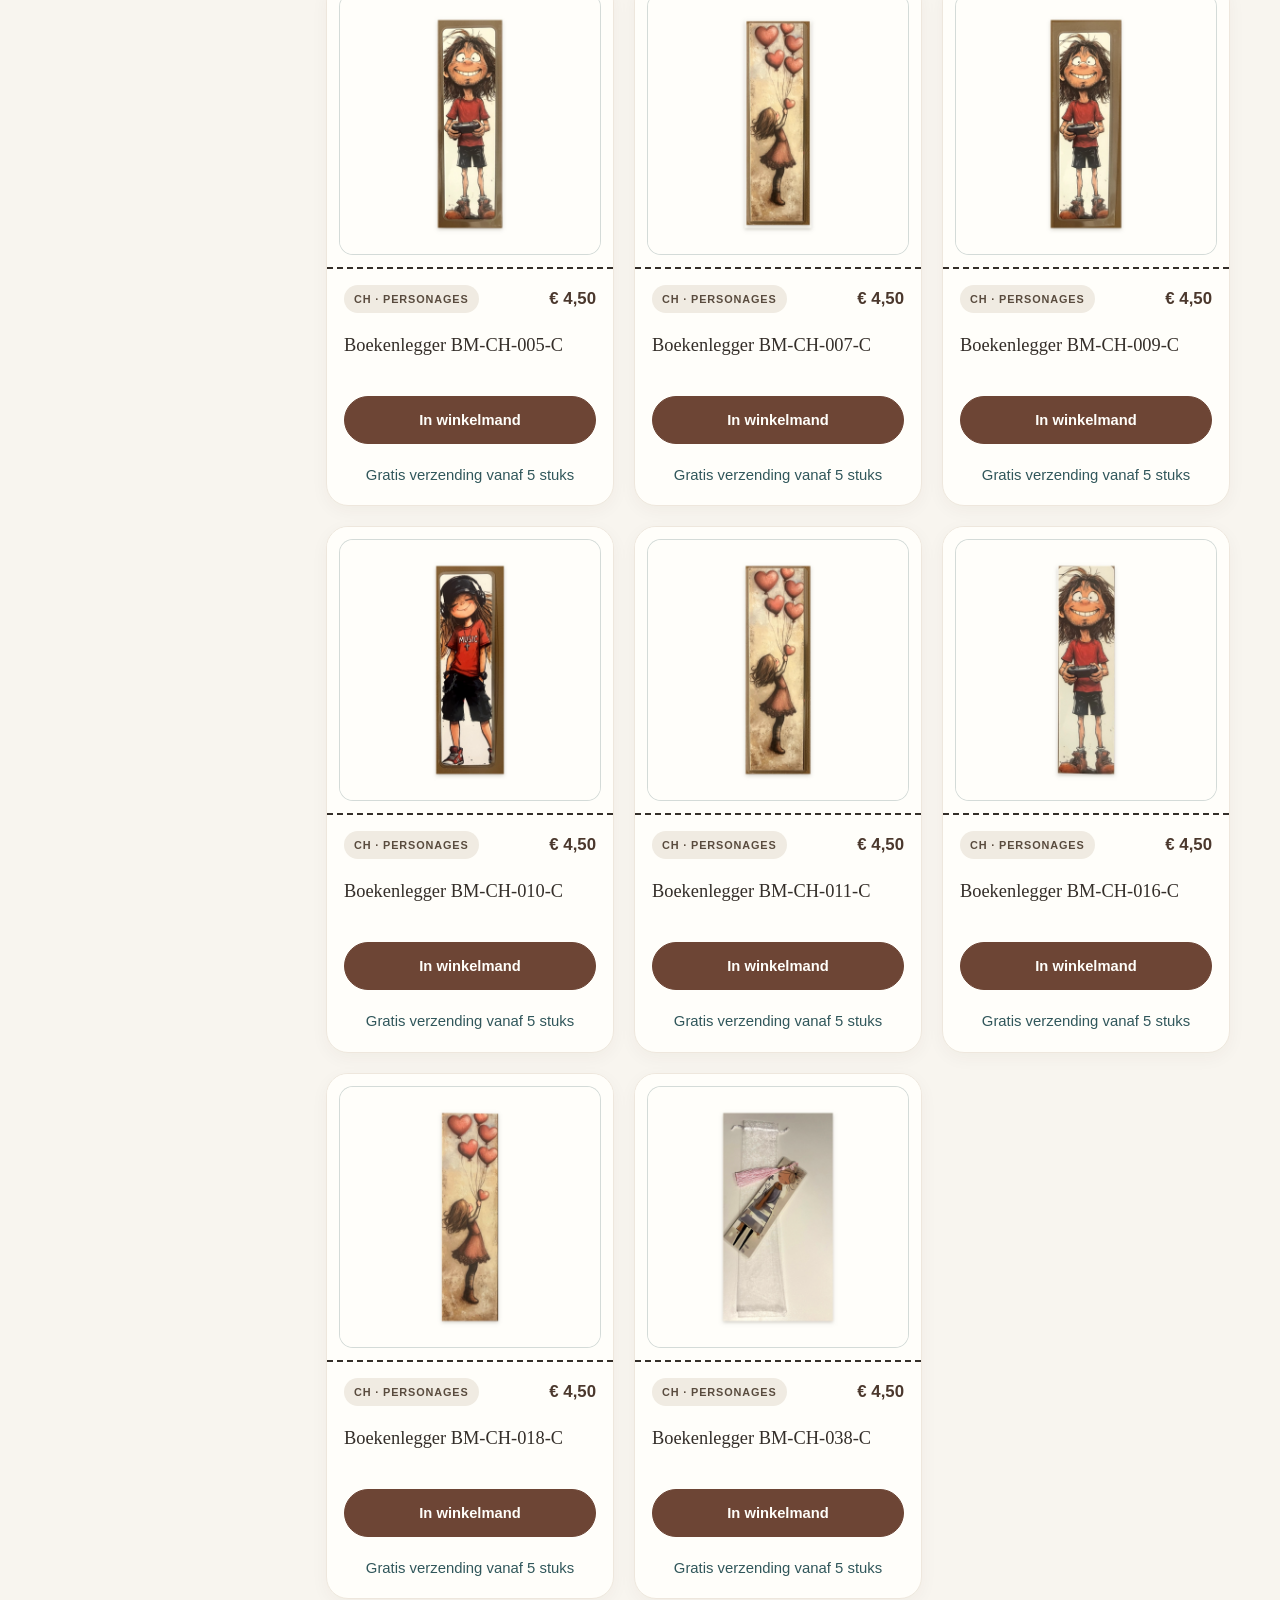
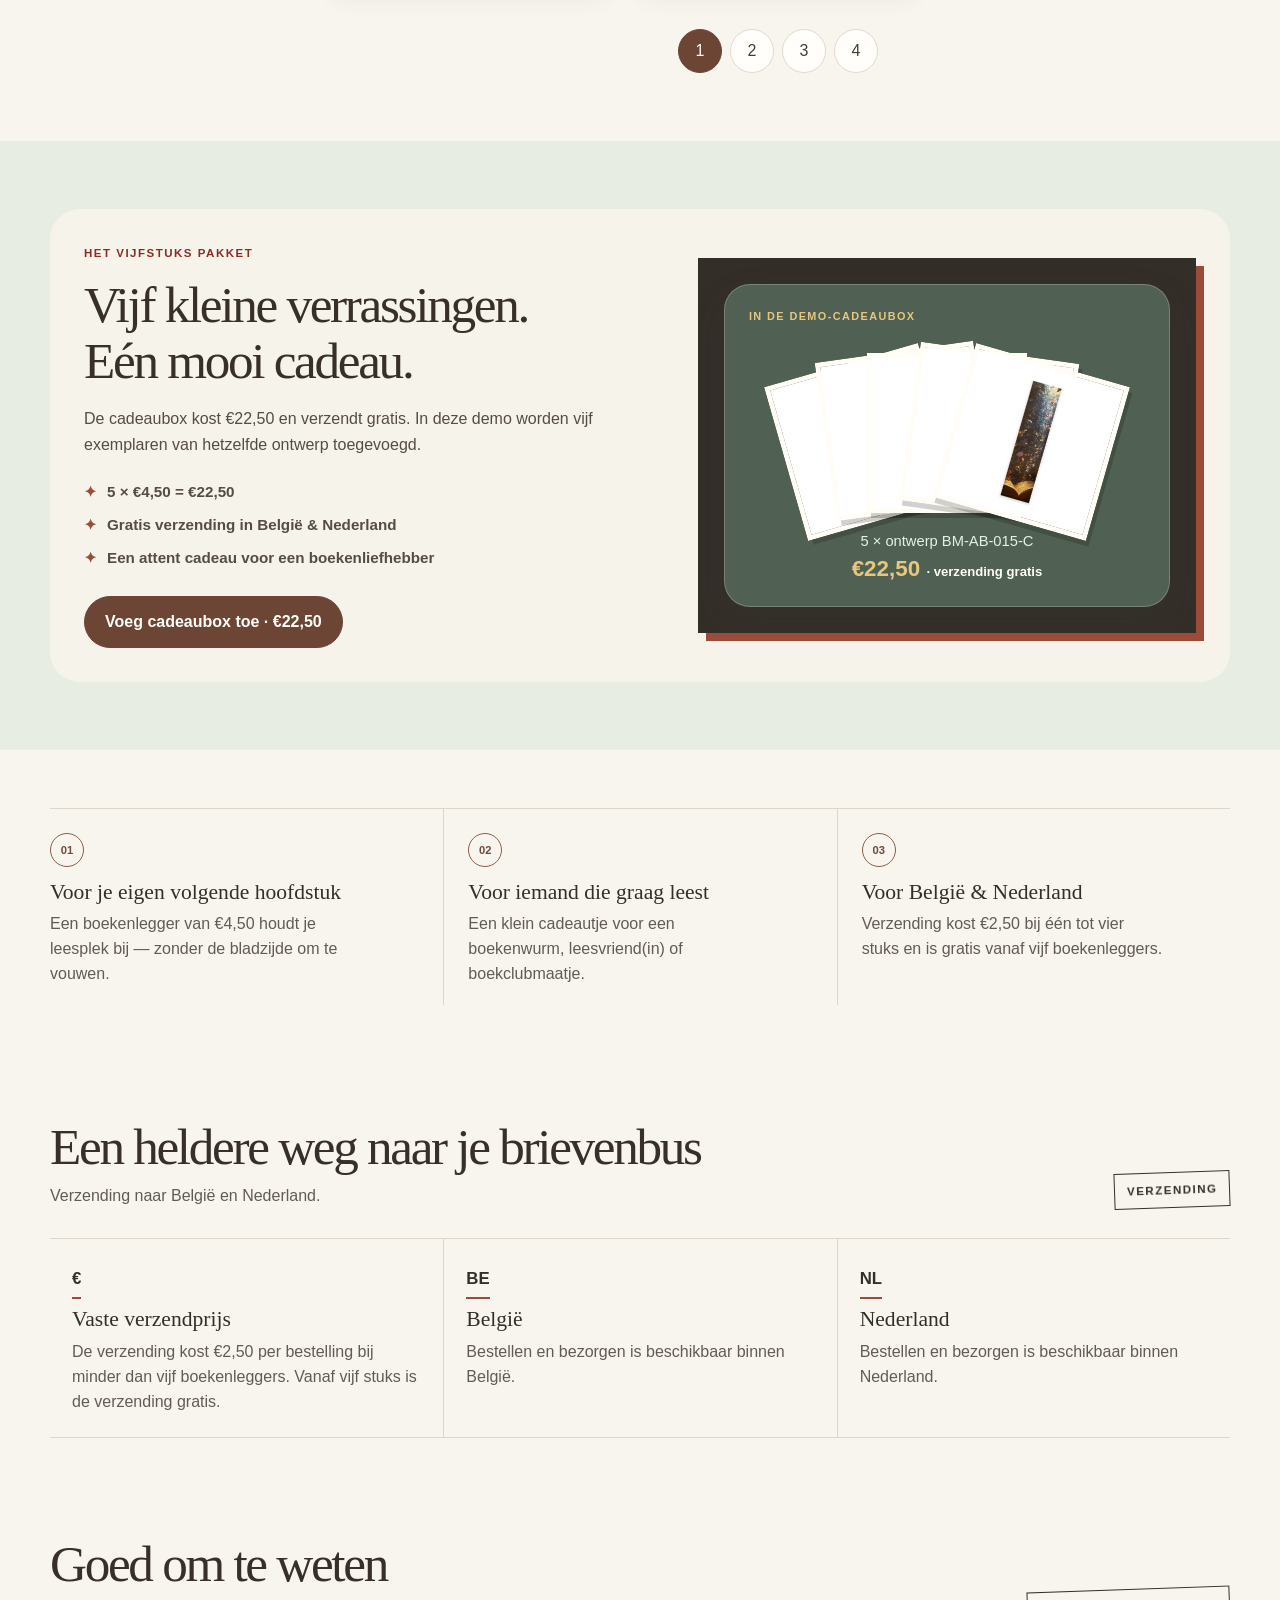
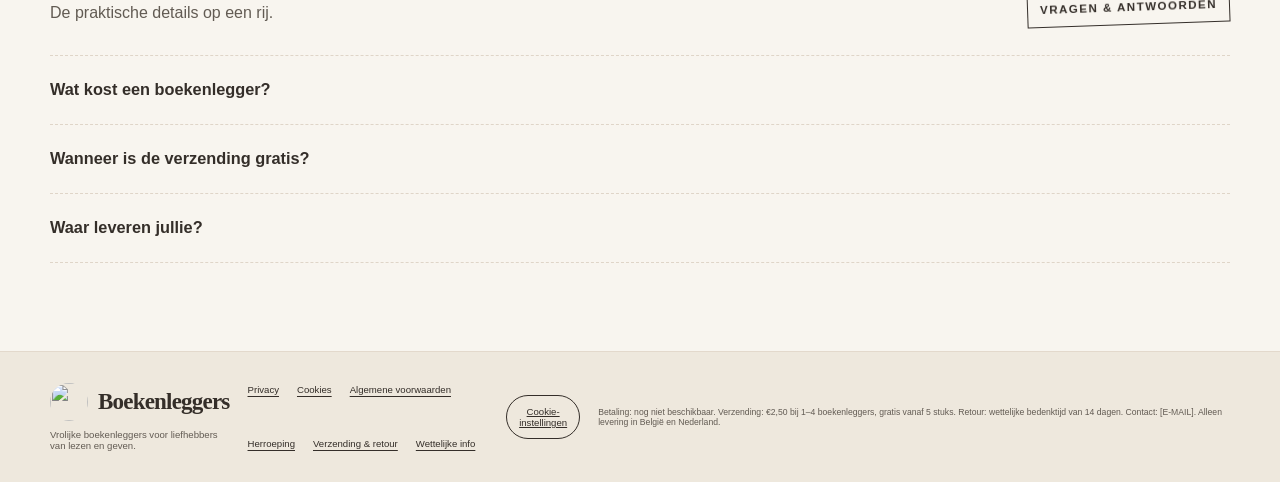
==== commit 43098a93: "Build warm filtered bookmark catalog for V2 Co-authored-by: Copilot App <223556219+Copilot@users.nor" ====
--- a/index.html
+++ b/index.html
@@ -12,13 +12,13 @@
     <meta name="viewport" content="width=device-width, initial-scale=1.0" />
     <meta
       name="description"
-      content="Kleurrijke boekenleggers voor €4,50 per stuk. Verzending voor €2,50 naar België en Nederland."
+      content="Ontdek 72 boekenleggerontwerpen voor €4,50 per stuk. Gratis verzending vanaf vijf stuks in België en Nederland."
     />
-    <link rel="canonical" href="https://semracol.github.io/boekenleggers/" />
+    <link rel="canonical" href="https://semracol.github.io/boekenleggers-V2/" />
     <meta property="og:type" content="website" />
-    <meta property="og:title" content="Boekenleggers.be | Kleurrijke boekenleggers" />
-    <meta property="og:description" content="Vrolijke boekenleggers voor €4,50. Gratis verzending vanaf vijf stuks in België en Nederland." />
-    <meta property="og:url" content="https://semracol.github.io/boekenleggers/" />
+    <meta property="og:title" content="Boekenleggers.be | Een leesmaatje om te geven" />
+    <meta property="og:description" content="Ontdek 72 boekenleggerontwerpen en de cadeaubox met gratis verzending vanaf vijf stuks." />
+    <meta property="og:url" content="https://semracol.github.io/boekenleggers-V2/" />
     <link rel="icon" type="image/svg+xml" href="assets/favicon.svg" />
     <title>Boekenleggers.be | Kleurrijke boekenleggers</title>
     <link rel="preload" href="assets/fonts/inter-latin-ext.woff2" as="font" type="font/woff2" crossorigin />
@@ -52,55 +52,25 @@
     <main>
       <section class="hero container">
         <div class="hero-copy">
-          <h1 id="heroTitle">Een leesmaatje om te geven.</h1>
+          <p class="eyebrow">Kleine vondsten voor grote leesmomenten</p>
+          <h1 id="heroTitle">Vind jouw nieuwe leesmaatje.</h1>
           <p class="lead">
-            Kleine illustraties die je leesplek bewaren — leuk voor jezelf en
-            klaar om een boekenliefhebber mee te verrassen.
+            Blader rustig door 72 boekenleggerontwerpen. Elk ontwerp kost €4,50;
+            vanaf vijf stuks sturen we je bestelling gratis op.
           </p>
           <div class="hero-actions">
-            <button class="button primary gift-box-button" type="button" data-add-giftbox>
-              Voeg de cadeaubox toe <span>€22,50</span>
-            </button>
-            <a class="button secondary" href="#collectie">Blader door de collectie</a>
-          </div>
-          <p class="hero-proof">5 boekenleggers · gratis verzending · België & Nederland</p>
-        </div>
-
-        <div class="hero-visual">
-          <div class="product-scene">
-            <div class="album-spread">
-              <div class="album-page album-page-left">
-                <span class="album-caption">EEN KLEIN LEESCADEAU</span>
-                <span class="album-rule"></span>
-                <p>Bewaar je plek.<br />Neem een glimlach mee.</p>
-                <span class="album-seal" aria-hidden="true">✳</span>
-              </div>
-              <figure class="album-page album-page-right">
-                <span class="page-number">K-01</span>
-                <img
-                  src="assets/products/blue-hydrangea-bookmark.jpg"
-                  alt="De blauwe hortensia-boekenlegger met zee en schelpen"
-                  width="2000"
-                  height="2000"
-                  fetchpriority="high"
-                />
-                <figcaption>Blauwe hortensia <span>€4,50</span></figcaption>
-              </figure>
-            </div>
-            <div class="hero-shipping-badge">
-              <span>5 stuks</span>
-              <strong>verzending gratis</strong>
-            </div>
-            <span class="hero-stamp" aria-hidden="true">KALEM<br />LEESPLEZIER</span>
-          </div>
-        </div>
+            <a class="button primary" href="#collectie">Bekijk de collectie</a>
+            <a class="button secondary" href="#gift-box">Ontdek de cadeaubox</a>
+          </div>
+        </div>
+        <p class="hero-proof">Verzending naar België & Nederland · €2,50 bij 1–4 stuks</p>
       </section>
 
       <section class="promo-strip">
         <div class="marquee-track" aria-label="Gratis verzending vanaf 5 stuks • €4,50 per stuk • Levering in België en Nederland" role="region">
           <div class="marquee-content" aria-hidden="true">
-            <span>Gratis verzending vanaf 5 stuks</span><span>€4,50 per stuk</span><span>Levering in België & Nederland</span>
-            <span>Gratis verzending vanaf 5 stuks</span><span>€4,50 per stuk</span><span>Levering in België & Nederland</span>
+            <span>Gratis verzending vanaf 5 boekenleggers</span><span>€4,50 per stuk</span><span>Levering in België & Nederland</span>
+            <span>Gratis verzending vanaf 5 boekenleggers</span><span>€4,50 per stuk</span><span>Levering in België & Nederland</span>
           </div>
         </div>
       </section>
@@ -108,76 +78,31 @@
       <section class="collection container" id="collectie">
         <div class="section-heading">
           <div>
-            <h2>Kies jouw leeszegel</h2>
-            <p>Vier illustraties, elk met een eigen plekje in je boek.</p>
-          </div>
-          <span class="section-mark" aria-hidden="true">DE COLLECTIE</span>
-        </div>
-
-        <div class="product-grid">
-          <article class="product-card" data-name="Blauwe hortensia" data-price="4.50">
-            <div class="product-art art-peach">
-              <img class="product-image" src="assets/products/blue-hydrangea-bookmark.jpg" alt="Boekenlegger met blauwe hortensia, zee en schelpen" width="2000" height="2000" loading="lazy" />
+            <p class="eyebrow">De collectie</p>
+            <h2>Boekenleggers</h2>
+            <p>Een rustige plek om rond te kijken en jouw favoriet te vinden.</p>
+          </div>
+        </div>
+        <div class="catalog-layout">
+          <aside class="catalog-sidebar" aria-label="Filter boekenleggers op reeks">
+            <h3>Blader per reeks</h3>
+            <div class="category-filters" id="categoryFilters"></div>
+            <p class="sidebar-note">Alle ontwerpen zijn €4,50 per stuk. Kies er vijf of meer voor gratis verzending.</p>
+          </aside>
+          <div class="catalog-main">
+            <div class="catalog-toolbar">
+              <p id="resultsCount" aria-live="polite">72 boekenleggers</p>
+              <label class="sort-control" for="productSort">
+                Sorteren
+                <select id="productSort">
+                  <option value="sku-asc">Productcode A–Z</option>
+                  <option value="sku-desc">Productcode Z–A</option>
+                </select>
+              </label>
             </div>
-            <div class="product-info">
-              <div class="meta-row">
-                <span class="tag">Bloemen</span>
-                <span class="price">€4,50</span>
-              </div>
-              <h3>Blauwe hortensia</h3>
-              <p>Een zomerse boekenlegger met blauwe hortensia's, zee en schelpen.</p>
-              <button class="card-button" data-add-product="hydrangea">In winkelmand</button>
-              <p class="product-shipping-note">€2,50 verzending · gratis vanaf 5 boekenleggers</p>
-            </div>
-          </article>
-
-          <article class="product-card" data-name="Hartjesballonnen" data-price="4.50">
-            <div class="product-art art-mint">
-              <img class="product-image" src="assets/products/heart-balloons-bookmark.jpg" alt="Boekenlegger met een meisje dat hartvormige ballonnen vasthoudt" width="2000" height="2000" loading="lazy" />
-            </div>
-            <div class="product-info">
-              <div class="meta-row">
-                <span class="tag">Liefde</span>
-                <span class="price">€4,50</span>
-              </div>
-              <h3>Hartjesballonnen</h3>
-              <p>Een lieve illustratie vol hartjes, om cadeau te geven of zelf te houden.</p>
-              <button class="card-button" data-add-product="hearts">In winkelmand</button>
-              <p class="product-shipping-note">€2,50 verzending · gratis vanaf 5 boekenleggers</p>
-            </div>
-          </article>
-
-          <article class="product-card" data-name="Katten & cupcakes" data-price="4.50">
-            <div class="product-art art-gold">
-              <img class="product-image" src="assets/products/cat-reader-bookmark.jpg" alt="Boekenlegger met speelse katten en cupcakes" width="2000" height="2000" loading="lazy" />
-            </div>
-            <div class="product-info">
-              <div class="meta-row">
-                <span class="tag">Katten</span>
-                <span class="price">€4,50</span>
-              </div>
-              <h3>Katten & cupcakes</h3>
-              <p>Een vrolijke boekenlegger voor kattenliefhebbers en zoetekauwen.</p>
-              <button class="card-button" data-add-product="cats">In winkelmand</button>
-              <p class="product-shipping-note">€2,50 verzending · gratis vanaf 5 boekenleggers</p>
-            </div>
-          </article>
-
-          <article class="product-card" data-name="Winterrendier" data-price="4.50">
-            <div class="product-art art-lilac">
-              <img class="product-image" src="assets/products/winter-reindeer-bookmark.jpg" alt="Winterse boekenlegger met een schattig rendier" width="2000" height="2000" loading="lazy" />
-            </div>
-            <div class="product-info">
-              <div class="meta-row">
-                <span class="tag">Winter</span>
-                <span class="price">€4,50</span>
-              </div>
-              <h3>Winterrendier</h3>
-              <p>Een schattige winterfavoriet, mooi als klein lees- of feestdagcadeau.</p>
-              <button class="card-button" data-add-product="reindeer">In winkelmand</button>
-              <p class="product-shipping-note">€2,50 verzending · gratis vanaf 5 boekenleggers</p>
-            </div>
-          </article>
+            <div class="product-grid" id="productGrid" aria-live="polite"></div>
+            <nav class="pagination" id="productPagination" aria-label="Paginering van boekenleggers"></nav>
+          </div>
         </div>
       </section>
 
@@ -186,7 +111,7 @@
           <div class="gift-copy">
             <span class="gift-edition">HET VIJFSTUKS PAKKET</span>
             <h2>Vijf kleine verrassingen. Eén mooi cadeau.</h2>
-            <p>De cadeaubox kost €22,50 en verzendt gratis. In deze demo worden vijf exemplaren van de Blauwe hortensia toegevoegd.</p>
+            <p>De cadeaubox kost €22,50 en verzendt gratis. In deze demo worden vijf exemplaren van hetzelfde ontwerp toegevoegd.</p>
             <ul>
               <li>5 × €4,50 = €22,50</li>
               <li>Gratis verzending in België & Nederland</li>
@@ -198,13 +123,13 @@
             <div class="gift-album" role="img" aria-label="De demo-cadeaubox toont vijf keer de Blauwe hortensia-boekenlegger">
               <span class="gift-page-label">IN DE DEMO-CADEAUBOX</span>
               <div class="gift-stack" aria-hidden="true">
-                <img src="assets/products/blue-hydrangea-bookmark.jpg" alt="" width="2000" height="2000" loading="lazy" />
-                <img src="assets/products/blue-hydrangea-bookmark.jpg" alt="" width="2000" height="2000" loading="lazy" />
-                <img src="assets/products/blue-hydrangea-bookmark.jpg" alt="" width="2000" height="2000" loading="lazy" />
-                <img src="assets/products/blue-hydrangea-bookmark.jpg" alt="" width="2000" height="2000" loading="lazy" />
-                <img src="assets/products/blue-hydrangea-bookmark.jpg" alt="" width="2000" height="2000" loading="lazy" />
+                <img src="assets/products/catalog/BM-AB-015-C.jpg" alt="" width="1100" height="1100" loading="lazy" />
+                <img src="assets/products/catalog/BM-AB-015-C.jpg" alt="" width="1100" height="1100" loading="lazy" />
+                <img src="assets/products/catalog/BM-AB-015-C.jpg" alt="" width="1100" height="1100" loading="lazy" />
+                <img src="assets/products/catalog/BM-AB-015-C.jpg" alt="" width="1100" height="1100" loading="lazy" />
+                <img src="assets/products/catalog/BM-AB-015-C.jpg" alt="" width="1100" height="1100" loading="lazy" />
               </div>
-              <p>5 × Blauwe hortensia</p>
+              <p>5 × ontwerp BM-AB-015-C</p>
               <strong>€22,50 <span>· verzending gratis</span></strong>
             </div>
           </div>
@@ -390,6 +315,7 @@
       </form>
     </dialog>
 
+    <script src="catalog-data.js"></script>
     <script src="script.js"></script>
     <script src="consent.js"></script>
   </body>
--- a/styles.css
+++ b/styles.css
@@ -2677,3 +2677,653 @@
     transform: none;
   }
 }
+
+:root {
+  --bg: #f8f5ef;
+  --panel: #fffefa;
+  --cream: #efe8db;
+  --peach: #f3d8c6;
+  --coral: #9a4c38;
+  --sun: #e5c780;
+  --mint: #dce8dc;
+  --sky: #e4edf0;
+  --lavender: #e9e3ed;
+  --ink: #342e29;
+  --muted: #625b53;
+  --line: #e7ded1;
+  --shadow: rgba(65, 48, 33, 0.09);
+}
+
+body {
+  background: var(--bg);
+  color: var(--ink);
+  font-family: "Inter", "Avenir Next", sans-serif;
+}
+
+.topbar {
+  background: rgba(250, 248, 243, 0.94);
+  border-bottom-color: #e9e1d6;
+}
+
+.brand {
+  gap: 10px;
+  font-family: Georgia, "Times New Roman", serif;
+  font-weight: 600;
+  letter-spacing: -0.035em;
+}
+
+.brand img {
+  border-radius: 50%;
+}
+
+.main-nav {
+  font-weight: 500;
+}
+
+.cart-pill {
+  border-color: #e5d8c8;
+  background: #fffefa;
+  box-shadow: 0 3px 12px rgba(65, 48, 33, 0.06);
+}
+
+.cart-count {
+  background: #6e4d3e;
+}
+
+.hero {
+  display: block;
+  min-height: 0;
+  padding: clamp(48px, 7vw, 82px) clamp(24px, 6vw, 78px) 35px;
+  margin-top: 30px;
+  border-radius: 34px;
+  background:
+    radial-gradient(ellipse at 88% 10%, rgba(227, 211, 183, 0.38), transparent 35%),
+    #f0e9dc;
+}
+
+.hero-copy {
+  max-width: 760px;
+}
+
+.eyebrow {
+  color: #795342;
+  letter-spacing: 0.11em;
+  font-size: 0.73rem;
+}
+
+.hero-copy h1,
+.section-heading h2,
+.gift-copy h2 {
+  color: #382f28;
+  font-family: Georgia, "Times New Roman", serif;
+  font-weight: 500;
+  letter-spacing: -0.045em;
+  line-height: 1.08;
+}
+
+.hero-copy h1 {
+  max-width: 740px;
+  font-size: clamp(2.75rem, 6vw, 5rem);
+}
+
+.lead {
+  max-width: 660px;
+  color: #554c43;
+  font-size: 1.08rem;
+  line-height: 1.7;
+}
+
+.hero-actions {
+  gap: 12px;
+}
+
+.button,
+.card-button {
+  min-height: 48px;
+  border-radius: 999px;
+  font-family: "Inter", "Avenir Next", sans-serif;
+  font-weight: 600;
+}
+
+.button.primary,
+.card-button {
+  border: 1px solid #6d4535;
+  background: #6d4535;
+  color: #fffefa;
+  box-shadow: none;
+}
+
+.button.primary:hover,
+.card-button:hover {
+  background: #543629;
+}
+
+.button.secondary {
+  border-color: #d9cbb9;
+  background: rgba(255, 254, 250, 0.75);
+  color: var(--ink);
+}
+
+.hero-proof {
+  margin: 27px 0 0;
+  color: #554c43;
+  font-size: 0.92rem;
+}
+
+.promo-strip {
+  margin-top: 30px;
+  overflow: hidden;
+  background: #e7ede3;
+  color: #344438;
+}
+
+.hero::before,
+.hero::after {
+  display: none;
+}
+
+.marquee-content span {
+  font-weight: 600;
+}
+
+.collection {
+  padding-top: 72px;
+  padding-bottom: 68px;
+}
+
+.section-heading {
+  align-items: end;
+  margin-bottom: 30px;
+}
+
+.section-heading h2,
+.gift-copy h2 {
+  font-size: clamp(2.3rem, 4vw, 3.5rem);
+}
+
+.section-heading p {
+  margin: 10px 0 0;
+  color: var(--muted);
+}
+
+.catalog-layout {
+  display: grid;
+  grid-template-columns: 228px minmax(0, 1fr);
+  align-items: start;
+  gap: clamp(24px, 4vw, 48px);
+  min-width: 0;
+}
+
+.catalog-sidebar {
+  position: sticky;
+  top: 112px;
+  min-width: 0;
+  max-width: 100%;
+  padding: 22px 18px;
+  border-radius: 22px;
+  background: #f0ebe2;
+}
+
+.catalog-sidebar h3 {
+  margin: 0 0 14px;
+  font-family: Georgia, "Times New Roman", serif;
+  font-size: 1.35rem;
+  font-weight: 500;
+}
+
+.category-filters {
+  display: grid;
+  gap: 4px;
+  min-width: 0;
+}
+
+.category-filter {
+  display: flex;
+  align-items: center;
+  justify-content: space-between;
+  gap: 12px;
+  min-height: 44px;
+  padding: 8px 10px;
+  border: 0;
+  border-radius: 12px;
+  background: transparent;
+  color: #554c43;
+  text-align: left;
+  cursor: pointer;
+}
+
+.category-filter:hover,
+.category-filter.is-active {
+  background: #fffefa;
+  color: #563c30;
+}
+
+.category-filter.is-active {
+  font-weight: 700;
+  box-shadow: 0 2px 8px rgba(65, 48, 33, 0.06);
+}
+
+.category-filter:disabled {
+  color: #80786e;
+  cursor: not-allowed;
+  opacity: 0.65;
+}
+
+.category-count {
+  color: #766c61;
+  font-size: 0.82rem;
+  font-variant-numeric: tabular-nums;
+}
+
+.sidebar-note {
+  margin: 18px 2px 0;
+  padding-top: 16px;
+  border-top: 1px solid #ddd3c6;
+  color: #625b53;
+  font-size: 0.84rem;
+  line-height: 1.55;
+}
+
+.catalog-toolbar {
+  display: flex;
+  align-items: center;
+  justify-content: space-between;
+  gap: 16px;
+  min-height: 46px;
+  margin-bottom: 18px;
+}
+
+.catalog-main {
+  min-width: 0;
+}
+
+.catalog-toolbar p {
+  margin: 0;
+  color: #625b53;
+  font-size: 0.94rem;
+}
+
+.sort-control {
+  display: inline-flex;
+  align-items: center;
+  gap: 10px;
+  color: #625b53;
+  font-size: 0.9rem;
+}
+
+.sort-control select {
+  min-height: 42px;
+  padding: 8px 34px 8px 12px;
+  border: 1px solid #e4dacd;
+  border-radius: 999px;
+  background: #fffefa;
+  color: #40382f;
+  font: inherit;
+}
+
+.product-grid {
+  grid-template-columns: repeat(3, minmax(0, 1fr));
+  gap: 20px;
+}
+
+.product-card {
+  overflow: hidden;
+  border: 1px solid #eee7dd;
+  border-radius: 22px;
+  background: #fffefa;
+  box-shadow: 0 5px 18px rgba(65, 48, 33, 0.045);
+  transform: none;
+  transition: box-shadow 180ms ease, border-color 180ms ease;
+}
+
+.product-card:hover {
+  border-color: #ded1c1;
+  box-shadow: 0 12px 28px rgba(65, 48, 33, 0.1);
+  transform: translateY(-2px);
+}
+
+.product-card::before,
+.product-card::after {
+  display: none;
+}
+
+.product-art {
+  display: grid;
+  aspect-ratio: 1 / 1;
+  padding: 12px;
+  place-items: center;
+  background: #fffefa;
+}
+
+.product-art .product-image {
+  width: 100%;
+  height: 100%;
+  border-radius: 14px;
+  object-fit: contain;
+  mix-blend-mode: multiply;
+}
+
+.product-info {
+  padding: 16px 17px 18px;
+}
+
+.meta-row {
+  align-items: center;
+}
+
+.tag {
+  border: 0;
+  border-radius: 999px;
+  background: #f0ebe2;
+  color: #594b3e;
+}
+
+.price {
+  color: #4b382d;
+}
+
+.product-info h3 {
+  min-height: 2.7em;
+  margin: 12px 0 13px;
+  font-family: Georgia, "Times New Roman", serif;
+  font-size: 1.15rem;
+  font-weight: 500;
+  line-height: 1.35;
+}
+
+.card-button {
+  width: 100%;
+  padding: 10px 14px;
+  font-size: 0.92rem;
+}
+
+.card-button.is-added {
+  border-color: #456248;
+  background: #456248;
+}
+
+.product-shipping-note {
+  margin: 10px 0 0;
+  color: #625b53;
+  font-size: 0.77rem;
+  text-align: center;
+}
+
+.cart-header h2,
+.cookie-copy h2,
+.cookie-dialog-heading h2 {
+  color: #382f28;
+  font-family: Georgia, "Times New Roman", serif;
+  font-weight: 500;
+}
+
+.pagination {
+  display: flex;
+  justify-content: center;
+  flex-wrap: wrap;
+  gap: 8px;
+  margin-top: 30px;
+}
+
+.page-button {
+  min-width: 44px;
+  min-height: 44px;
+  padding: 8px 12px;
+  border: 1px solid #e3d9cc;
+  border-radius: 50%;
+  background: #fffefa;
+  color: #483d33;
+  cursor: pointer;
+}
+
+.page-button[aria-current="page"] {
+  border-color: #6d4535;
+  background: #6d4535;
+  color: #fffefa;
+}
+
+.gift-banner {
+  padding: 68px 0;
+  background: #e7ede3;
+}
+
+.gift-layout {
+  padding: 34px;
+  border-radius: 30px;
+  background: #f6f3eb;
+}
+
+.gift-copy h2 {
+  max-width: 600px;
+}
+
+.gift-copy p,
+.gift-copy li {
+  color: #554c43;
+  line-height: 1.65;
+}
+
+.gift-album {
+  border: 1px solid rgba(255, 255, 255, 0.22);
+  border-radius: 26px;
+  background: #506052;
+  box-shadow: 0 16px 36px rgba(49, 61, 48, 0.16);
+}
+
+.info-grid {
+  padding-top: 58px;
+}
+
+.album-note {
+  border-top: 1px solid #dfd5c8;
+}
+
+.album-note + .album-note {
+  border-left: 1px solid #dfd5c8;
+}
+
+.album-note h3,
+.review-grid .panel h3 {
+  font-family: Georgia, "Times New Roman", serif;
+  font-weight: 500;
+}
+
+.note-stamp {
+  border-color: #8a5d47;
+  color: #704b3a;
+}
+
+.review-grid {
+  border-top: 1px solid #dfd5c8;
+  border-bottom: 1px solid #dfd5c8;
+}
+
+.review-grid .panel + .panel {
+  border-left: 1px solid #dfd5c8;
+}
+
+.faq details,
+.faq details:last-of-type {
+  border-color: #dfd5c8;
+}
+
+.site-footer {
+  border-top: 1px solid #e3d9cc;
+  background: #eee8dd;
+}
+
+.footer-cookie-link {
+  border-radius: 999px;
+}
+
+.cart-panel {
+  border-left: 0;
+  border-radius: 26px 0 0 26px;
+}
+
+.shipping-progress-wrap {
+  border: 1px solid #e0d4c4;
+  border-radius: 18px;
+  background: #f0ebe2;
+}
+
+.shipping-progress,
+.shipping-progress span {
+  border-radius: 999px;
+}
+
+.cookie-banner,
+.cookie-dialog {
+  border: 1px solid #e4dacd;
+  border-radius: 22px;
+}
+
+.cookie-choice {
+  min-height: 44px;
+  border: 1px solid #b8a895;
+  border-radius: 999px;
+}
+
+.whatsapp-float {
+  border-radius: 999px;
+  box-shadow: 0 6px 18px rgba(24, 83, 55, 0.2);
+}
+
+.whatsapp-float:focus-visible,
+button:focus-visible,
+a:focus-visible,
+summary:focus-visible,
+select:focus-visible {
+  outline: 3px solid #795342;
+  outline-offset: 3px;
+}
+
+@media (max-width: 980px) {
+  .catalog-layout {
+    grid-template-columns: 190px minmax(0, 1fr);
+    gap: 24px;
+  }
+
+  .product-grid {
+    grid-template-columns: repeat(2, minmax(0, 1fr));
+  }
+}
+
+@media (max-width: 680px) {
+  .hero {
+    margin-top: 18px;
+    padding: 42px 24px 28px;
+    border-radius: 26px;
+  }
+
+  .hero-actions {
+    flex-direction: column;
+  }
+
+  .hero-actions .button {
+    width: 100%;
+  }
+
+  .catalog-layout {
+    grid-template-columns: 1fr;
+    gap: 20px;
+  }
+
+  .catalog-sidebar {
+    position: static;
+    padding: 16px;
+  }
+
+  .catalog-sidebar h3 {
+    margin-bottom: 10px;
+  }
+
+  .category-filters {
+    display: flex;
+    overflow-x: auto;
+    gap: 8px;
+    padding: 2px 1px 8px;
+    min-width: 0;
+    max-width: 100%;
+  }
+
+  .category-filter {
+    flex: 0 0 auto;
+    min-height: 44px;
+    padding-inline: 12px;
+    background: rgba(255, 254, 250, 0.7);
+  }
+
+  .sidebar-note {
+    margin-top: 10px;
+    padding-top: 10px;
+  }
+
+  .catalog-toolbar {
+    align-items: flex-start;
+    flex-direction: column;
+    gap: 10px;
+  }
+
+  .sort-control {
+    justify-content: space-between;
+    width: 100%;
+  }
+
+  .sort-control select {
+    max-width: 70%;
+  }
+
+  .product-grid {
+    gap: 12px;
+  }
+
+  .product-card {
+    border-radius: 17px;
+  }
+
+  .product-art {
+    padding: 8px;
+  }
+
+  .product-info {
+    padding: 12px 11px 14px;
+  }
+
+  .product-info h3 {
+    min-height: 3.4em;
+    margin: 10px 0;
+    font-size: 0.98rem;
+    overflow-wrap: anywhere;
+  }
+
+  .product-shipping-note {
+    font-size: 0.67rem;
+  }
+
+  .gift-layout {
+    padding: 22px 16px;
+    border-radius: 24px;
+  }
+
+  .cart-panel {
+    border-radius: 22px 0 0 22px;
+  }
+
+  .album-note + .album-note,
+  .review-grid .panel + .panel {
+    border-left: 0;
+  }
+
+  .review-grid .panel + .panel {
+    border-top: 1px solid #dfd5c8;
+  }
+}
+
+@media (prefers-reduced-motion: reduce) {
+  .product-card,
+  .product-card:hover {
+    transition: none;
+    transform: none;
+  }
+}
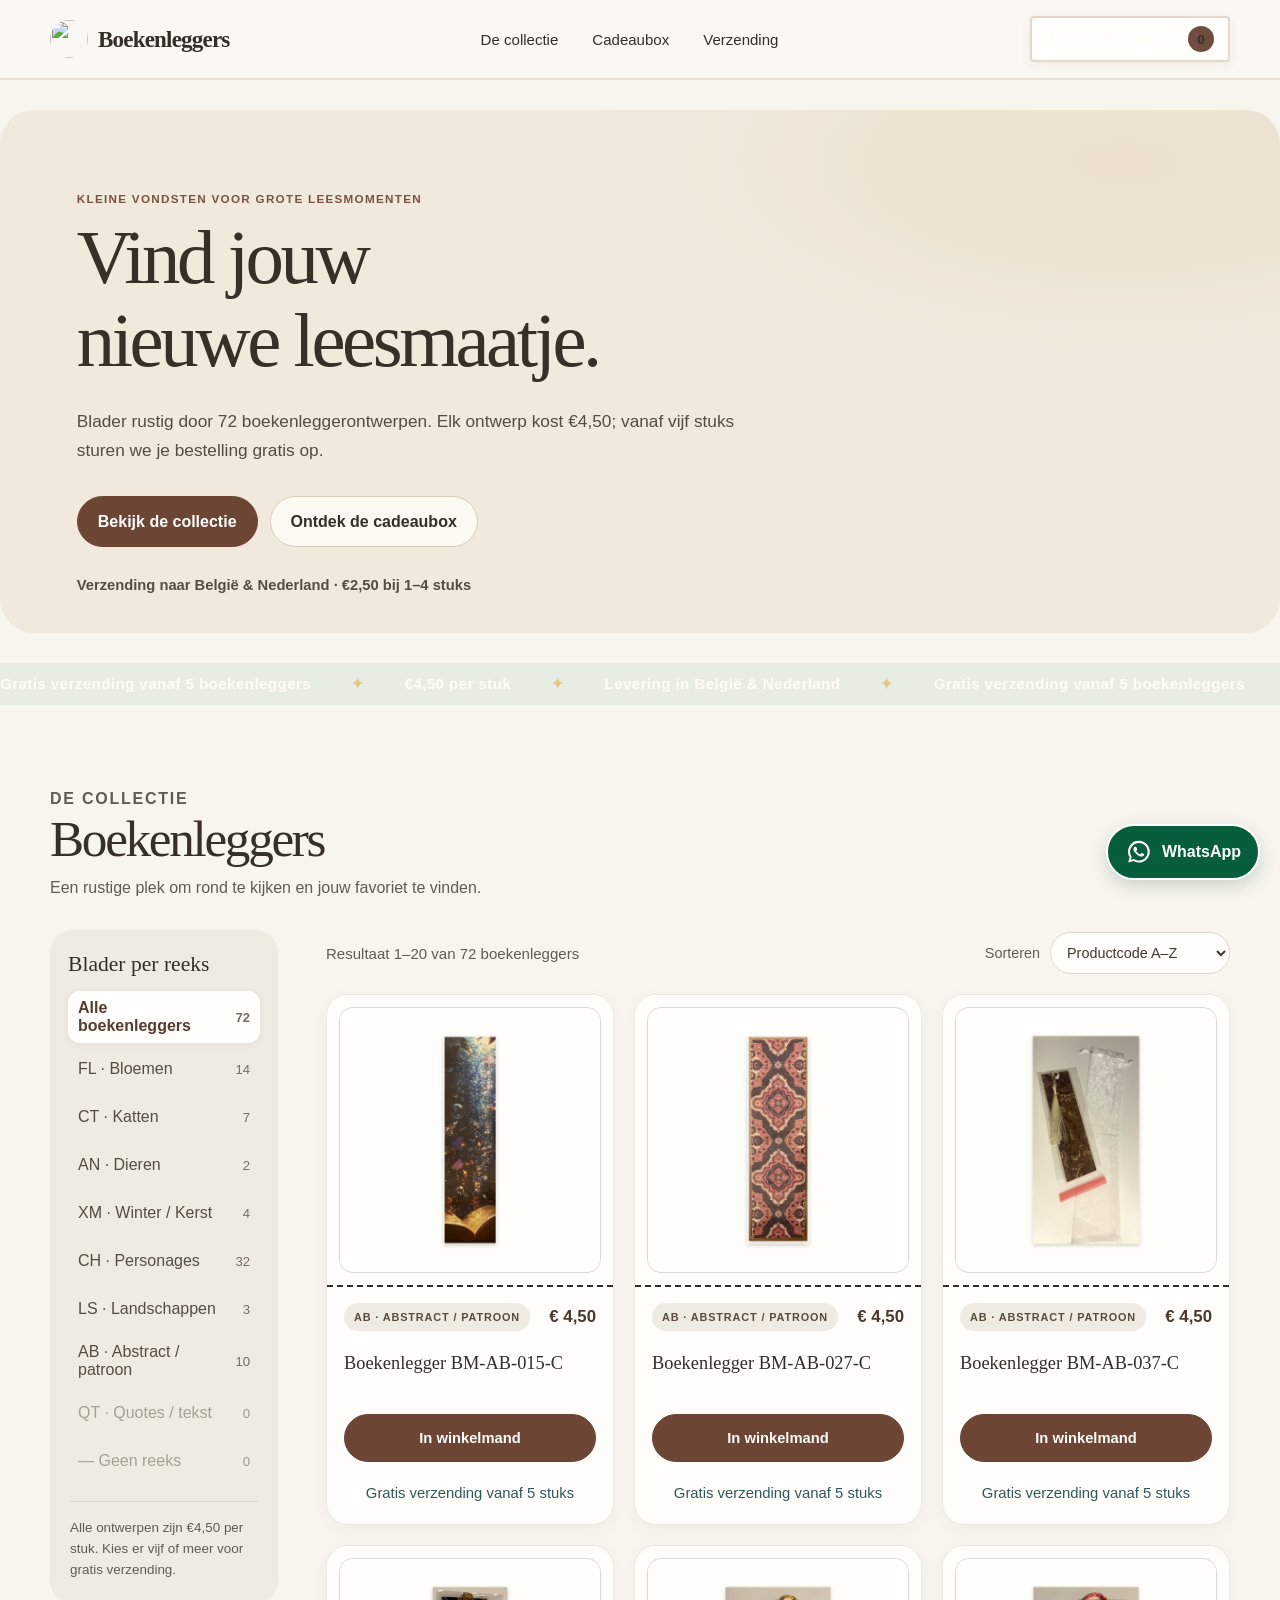
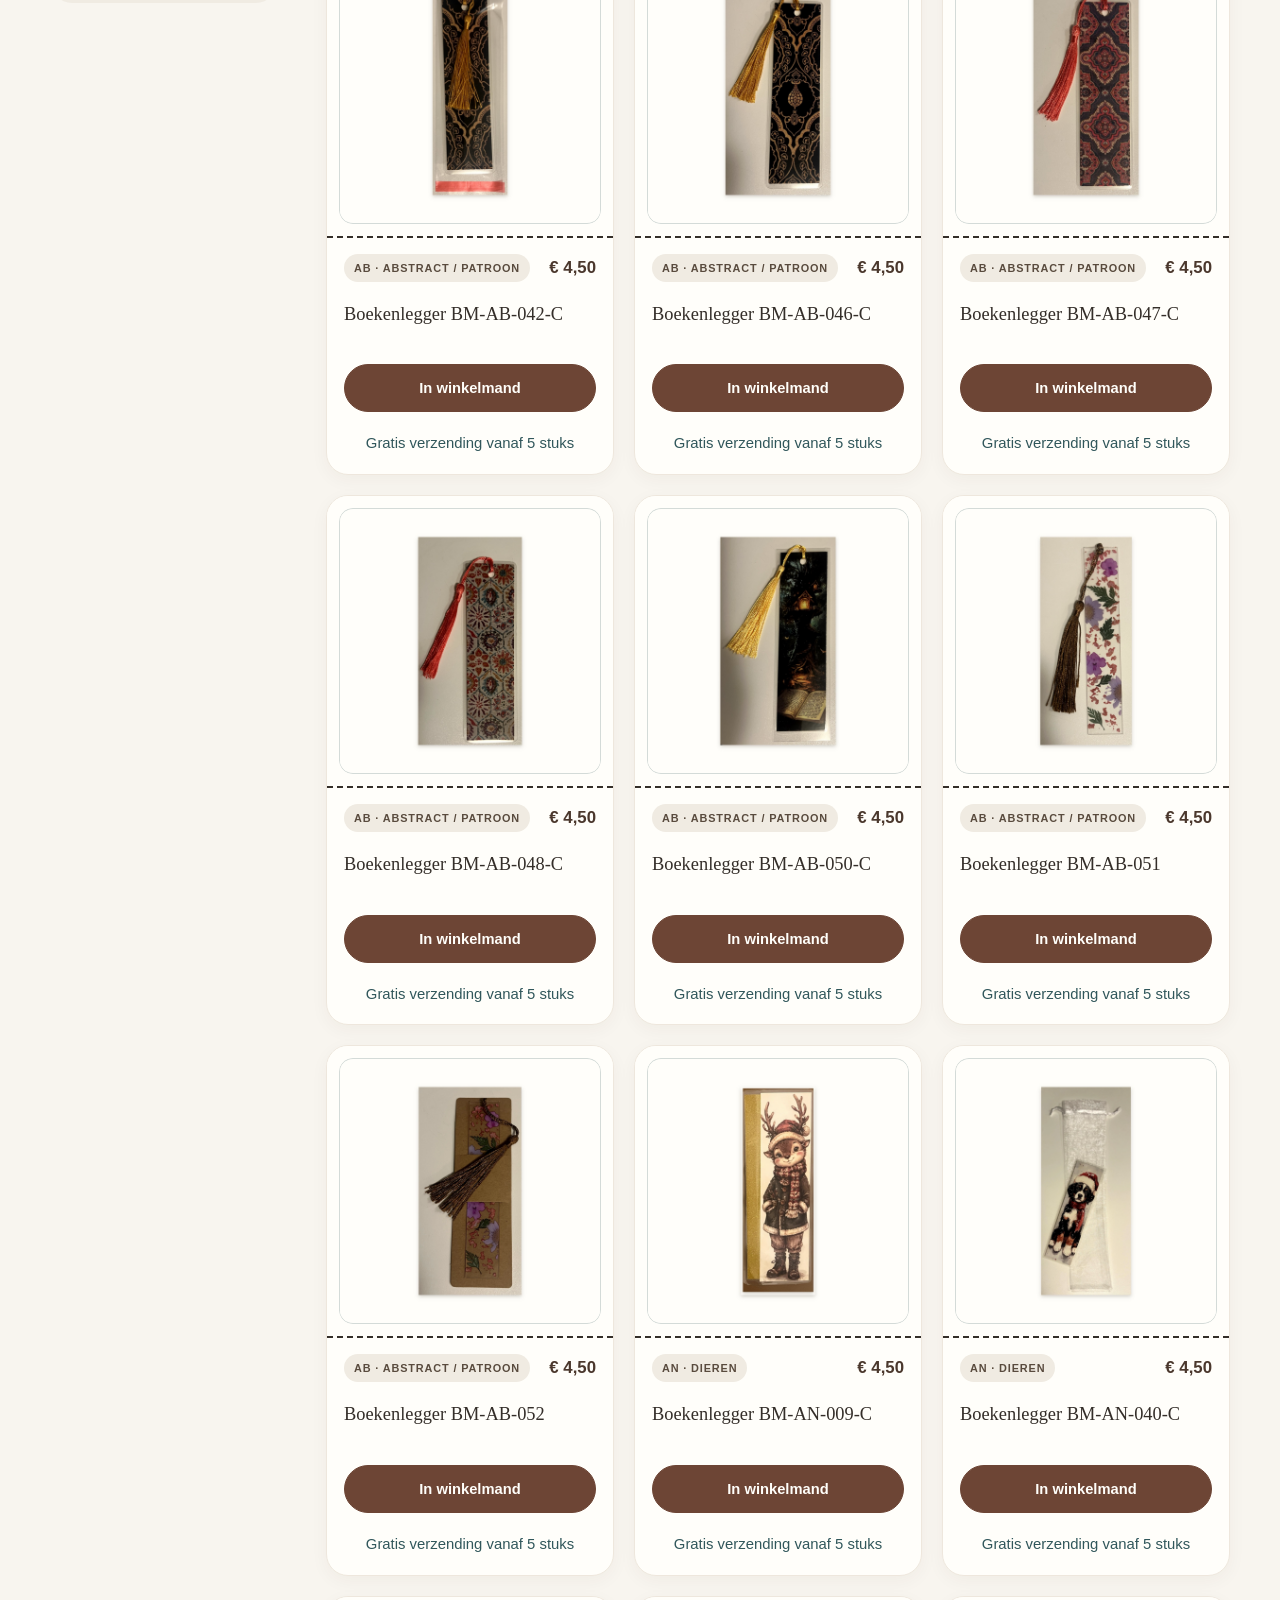
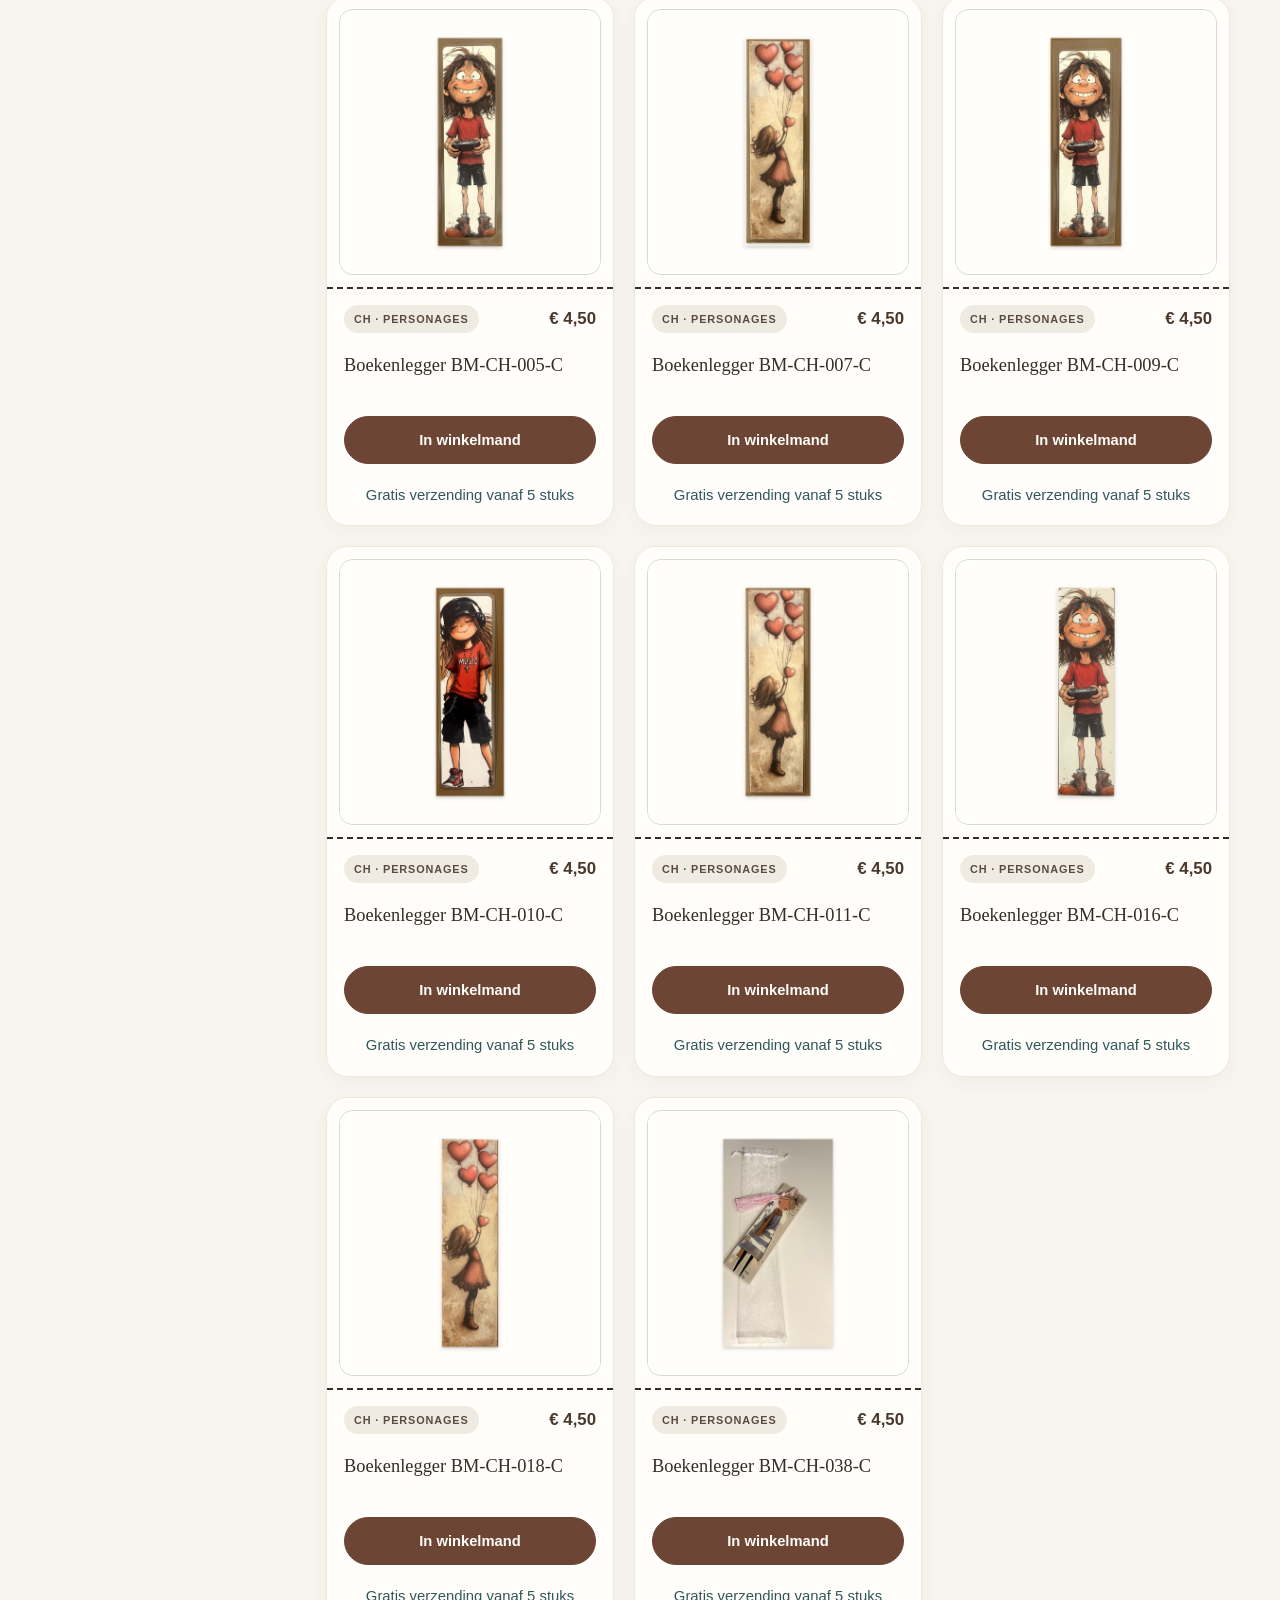
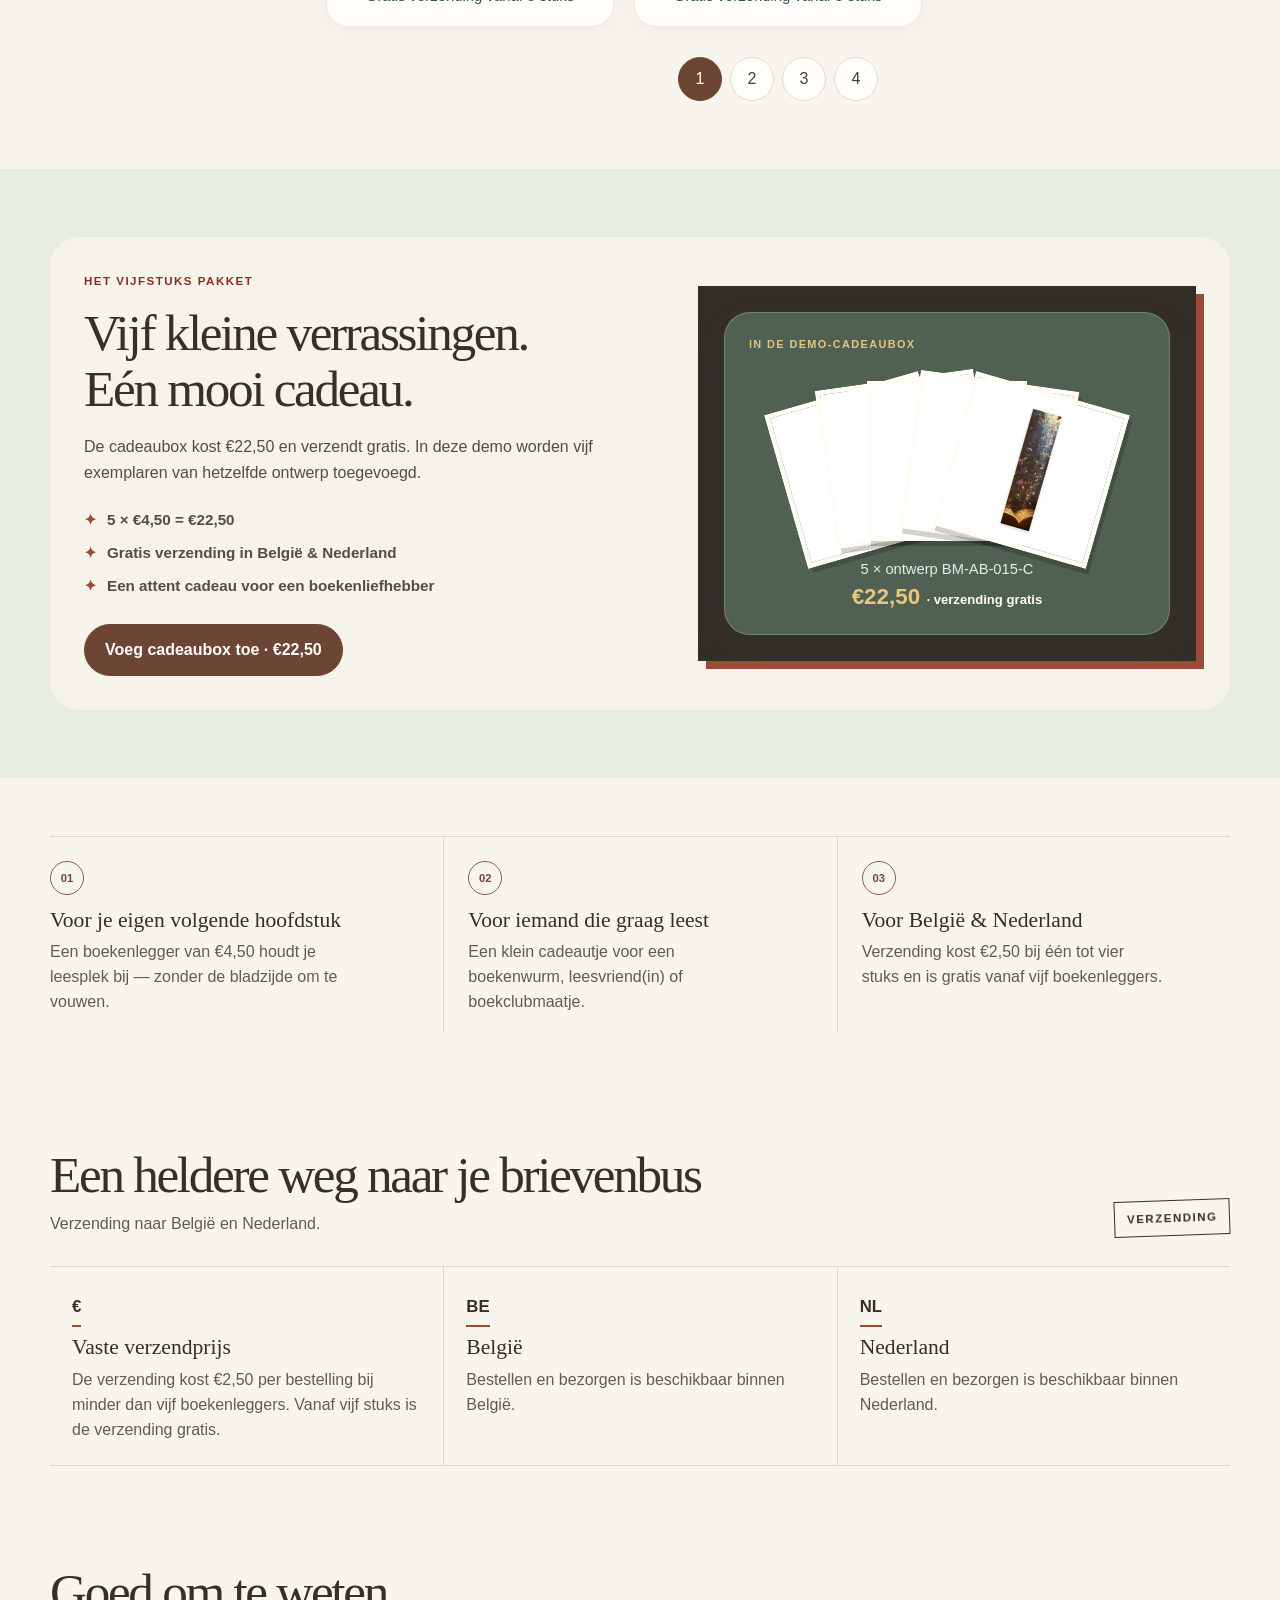
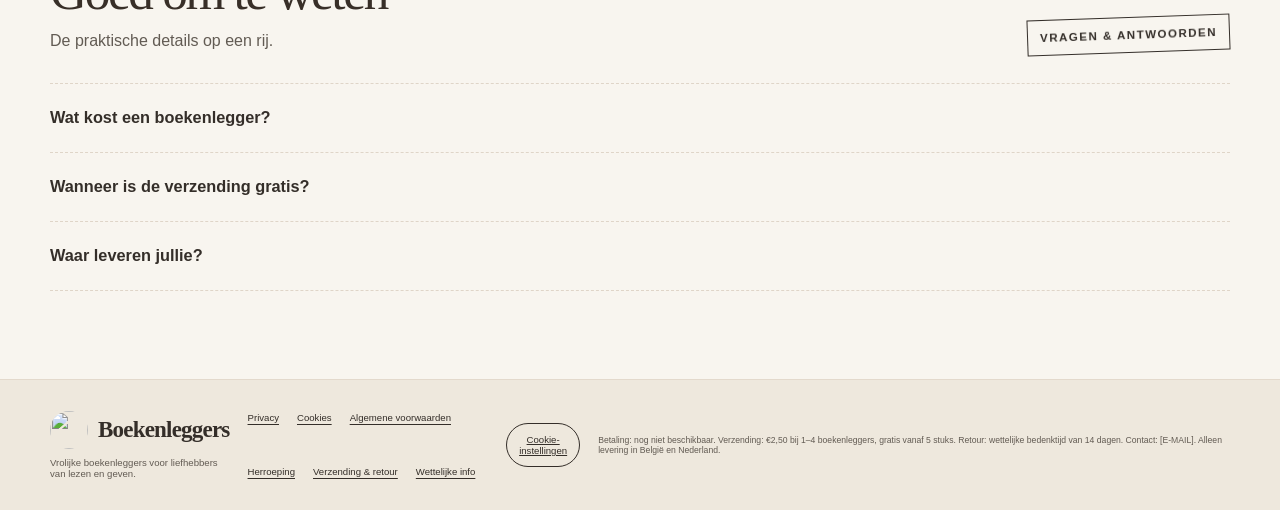
==== commit d5284764: "Add keyboard-navigable bookmark image viewer Co-authored-by: Copilot App <223556219+Copilot@users.no" ====
--- a/index.html
+++ b/index.html
@@ -276,6 +276,19 @@
       <p class="cart-demo-note">Demo: online betalen en bestellen is nog niet beschikbaar.</p>
     </aside>
 
+    <dialog class="product-lightbox" id="productLightbox" aria-label="Boekenlegger bekijken">
+      <button class="lightbox-close" type="button" data-lightbox-close aria-label="Afbeelding sluiten">×</button>
+      <button class="lightbox-arrow lightbox-previous" type="button" data-lightbox-previous aria-label="Vorige boekenlegger">‹</button>
+      <figure class="lightbox-figure">
+        <img id="lightboxImage" alt="" />
+        <figcaption>
+          <span id="lightboxName"></span>
+          <span id="lightboxPosition" aria-live="polite"></span>
+        </figcaption>
+      </figure>
+      <button class="lightbox-arrow lightbox-next" type="button" data-lightbox-next aria-label="Volgende boekenlegger">›</button>
+    </dialog>
+
     <section class="cookie-banner" id="cookieBanner" aria-labelledby="cookieTitle" hidden>
       <div class="cookie-copy">
         <h2 id="cookieTitle">Jouw privacykeuze</h2>
--- a/styles.css
+++ b/styles.css
@@ -3003,6 +3003,32 @@
   mix-blend-mode: multiply;
 }
 
+.product-image-button {
+  display: block;
+  width: 100%;
+  height: 100%;
+  min-height: 0;
+  padding: 0;
+  overflow: hidden;
+  border: 0;
+  border-radius: 14px;
+  background: transparent;
+  cursor: zoom-in;
+}
+
+.product-image-button:focus-visible {
+  outline: 3px solid #795342;
+  outline-offset: 3px;
+}
+
+.product-image-button .product-image {
+  transition: transform 220ms ease;
+}
+
+.product-image-button:hover .product-image {
+  transform: scale(1.04);
+}
+
 .product-info {
   padding: 16px 17px 18px;
 }
@@ -3082,6 +3108,110 @@
   color: #fffefa;
 }
 
+.product-lightbox {
+  position: fixed;
+  width: min(94vw, 1040px);
+  max-width: none;
+  max-height: min(92vh, 940px);
+  padding: 58px 76px 28px;
+  overflow: visible;
+  border: 1px solid rgba(255, 255, 255, 0.5);
+  border-radius: 28px;
+  background: #f8f5ef;
+  color: #342e29;
+  box-shadow: 0 24px 80px rgba(0, 0, 0, 0.35);
+}
+
+.product-lightbox[open] {
+  display: grid;
+  place-items: center;
+}
+
+.product-lightbox::backdrop {
+  background: rgba(34, 29, 25, 0.78);
+  backdrop-filter: blur(5px);
+}
+
+.lightbox-figure {
+  display: grid;
+  justify-items: center;
+  gap: 18px;
+  min-width: 0;
+  margin: 0;
+}
+
+.lightbox-figure img {
+  display: block;
+  width: auto;
+  height: auto;
+  max-width: 100%;
+  max-height: calc(88vh - 130px);
+  object-fit: contain;
+}
+
+.lightbox-figure figcaption {
+  display: flex;
+  justify-content: space-between;
+  gap: 20px;
+  width: 100%;
+  color: #4c4036;
+  font-family: Georgia, "Times New Roman", serif;
+  font-size: 1.15rem;
+}
+
+.lightbox-figure figcaption span:last-child {
+  flex: 0 0 auto;
+  color: #71675d;
+  font-family: "Inter", sans-serif;
+  font-size: 0.9rem;
+}
+
+.lightbox-close,
+.lightbox-arrow {
+  display: grid;
+  position: absolute;
+  z-index: 1;
+  width: 48px;
+  height: 48px;
+  min-width: 48px;
+  min-height: 48px;
+  padding: 0;
+  place-items: center;
+  border: 1px solid #e1d7ca;
+  border-radius: 50%;
+  background: #fffefa;
+  color: #40382f;
+  font-family: Arial, sans-serif;
+  font-size: 2rem;
+  line-height: 1;
+  cursor: pointer;
+  box-shadow: 0 4px 16px rgba(36, 28, 22, 0.12);
+}
+
+.lightbox-close {
+  top: 14px;
+  right: 14px;
+}
+
+.lightbox-arrow {
+  top: 50%;
+  transform: translateY(-50%);
+}
+
+.lightbox-previous {
+  left: 14px;
+}
+
+.lightbox-next {
+  right: 14px;
+}
+
+.lightbox-close:hover,
+.lightbox-arrow:hover {
+  border-color: #6d4535;
+  background: #f0ebe2;
+}
+
 .gift-banner {
   padding: 68px 0;
   background: #e7ede3;
@@ -3306,6 +3436,33 @@
     border-radius: 24px;
   }
 
+  .product-lightbox {
+    width: 100vw;
+    max-height: 100dvh;
+    padding: 64px 54px 24px;
+    border: 0;
+    border-radius: 0;
+  }
+
+  .lightbox-figure img {
+    max-height: calc(100dvh - 160px);
+  }
+
+  .lightbox-arrow {
+    width: 44px;
+    height: 44px;
+    min-width: 44px;
+    min-height: 44px;
+  }
+
+  .lightbox-previous {
+    left: 6px;
+  }
+
+  .lightbox-next {
+    right: 6px;
+  }
+
   .cart-panel {
     border-radius: 22px 0 0 22px;
   }
@@ -3322,7 +3479,8 @@
 
 @media (prefers-reduced-motion: reduce) {
   .product-card,
-  .product-card:hover {
+  .product-card:hover,
+  .product-image-button .product-image {
     transition: none;
     transform: none;
   }
